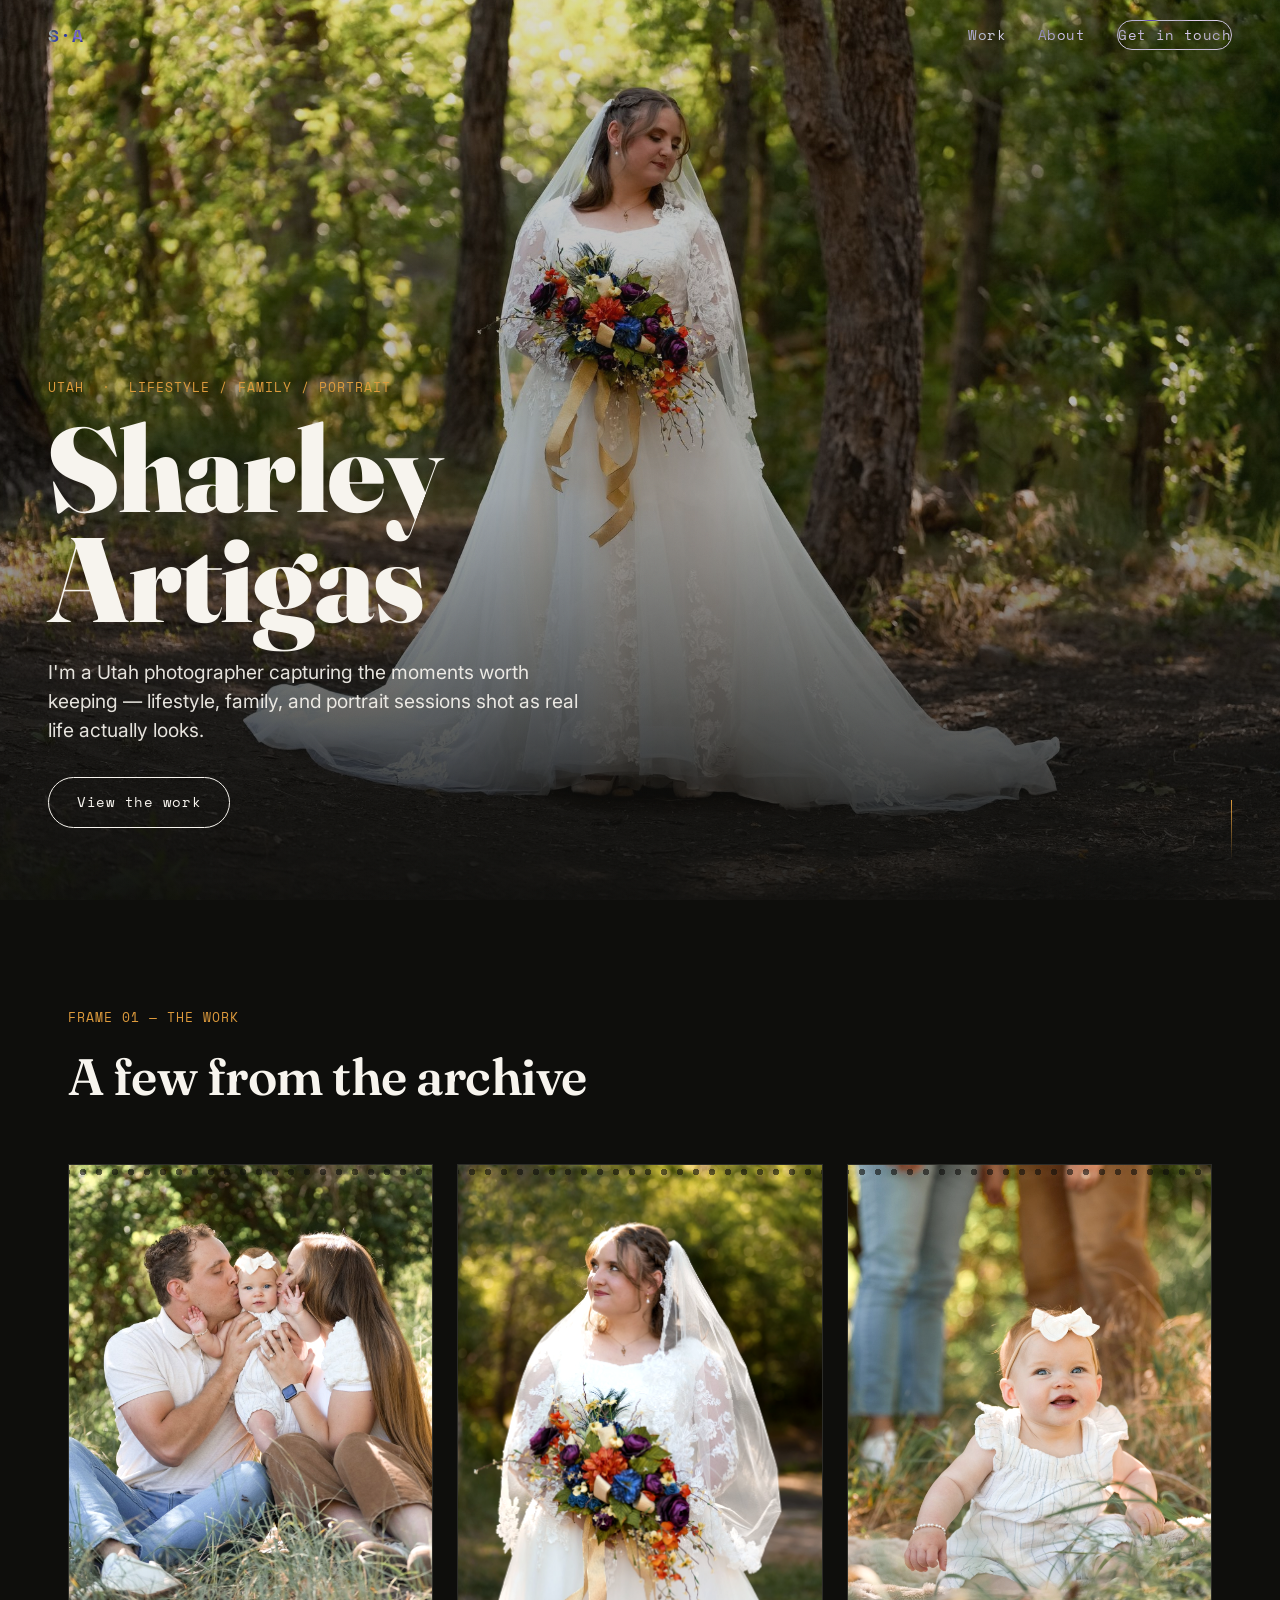
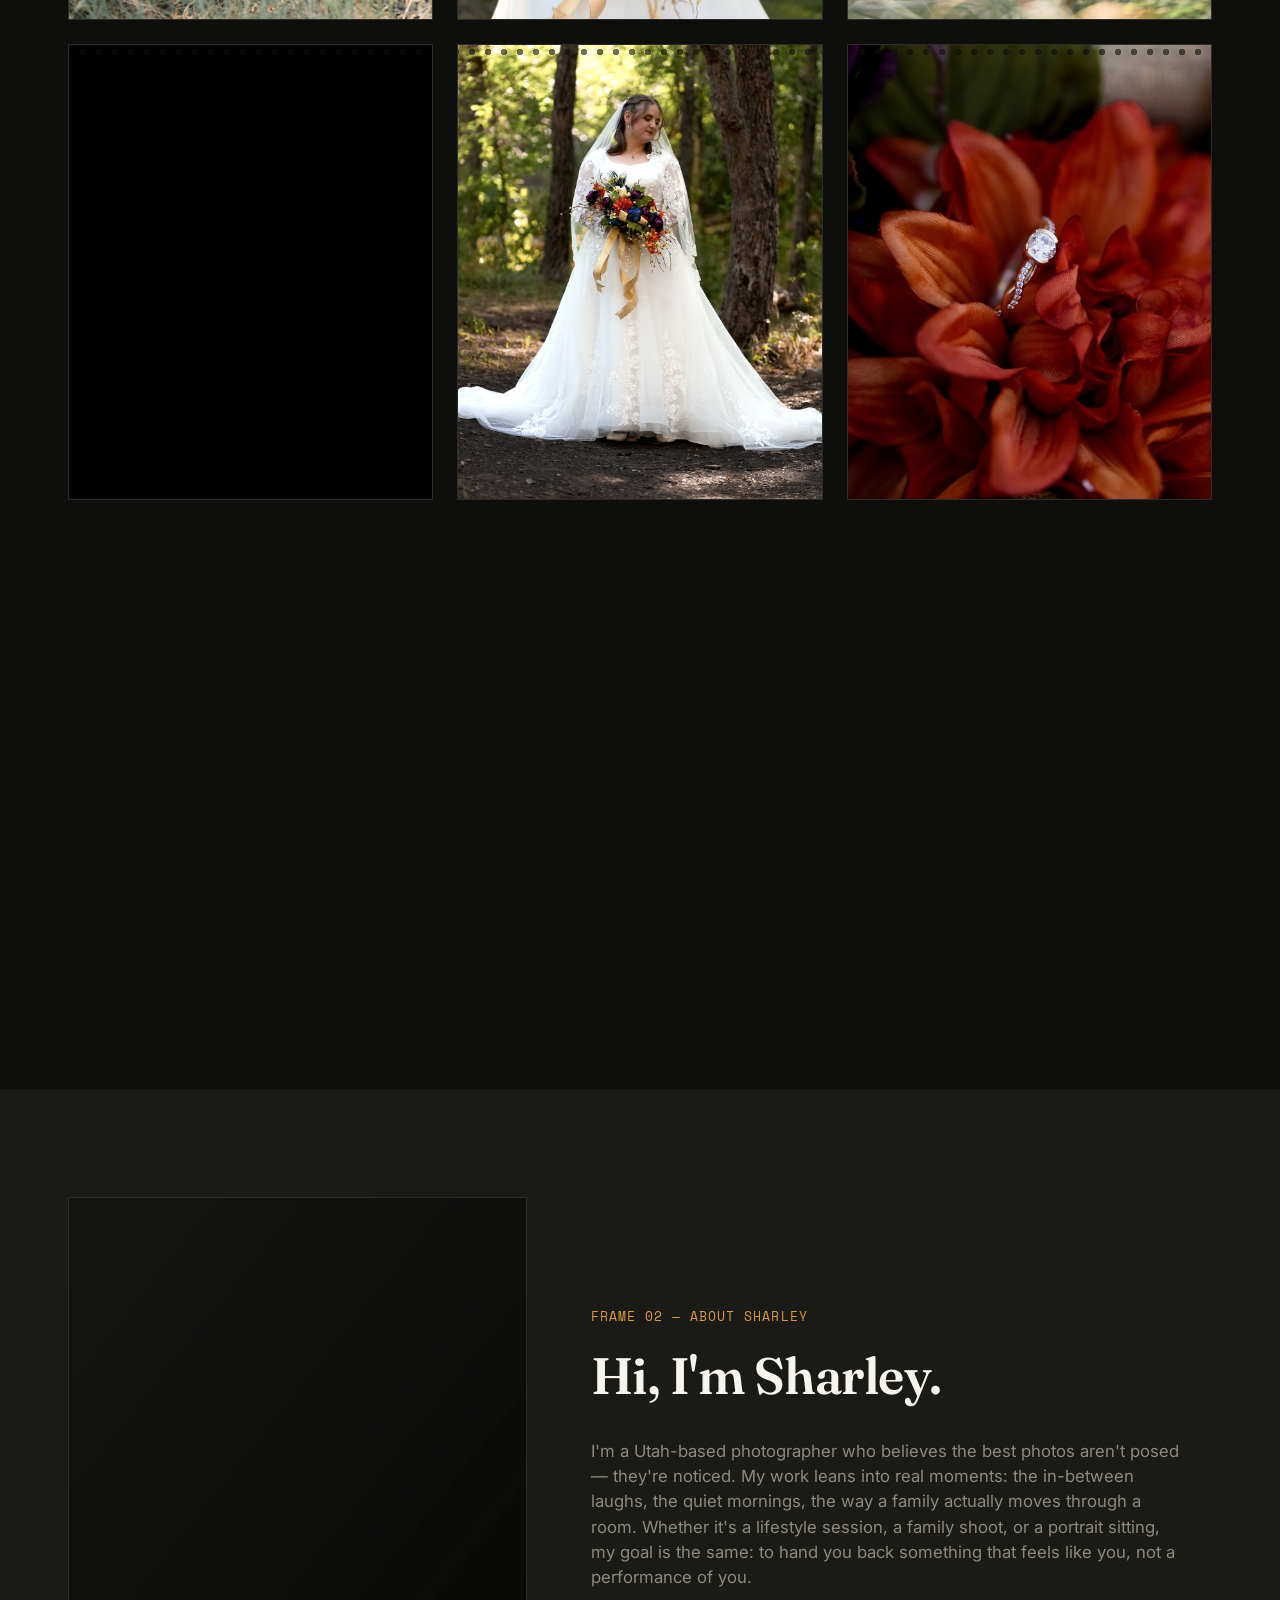
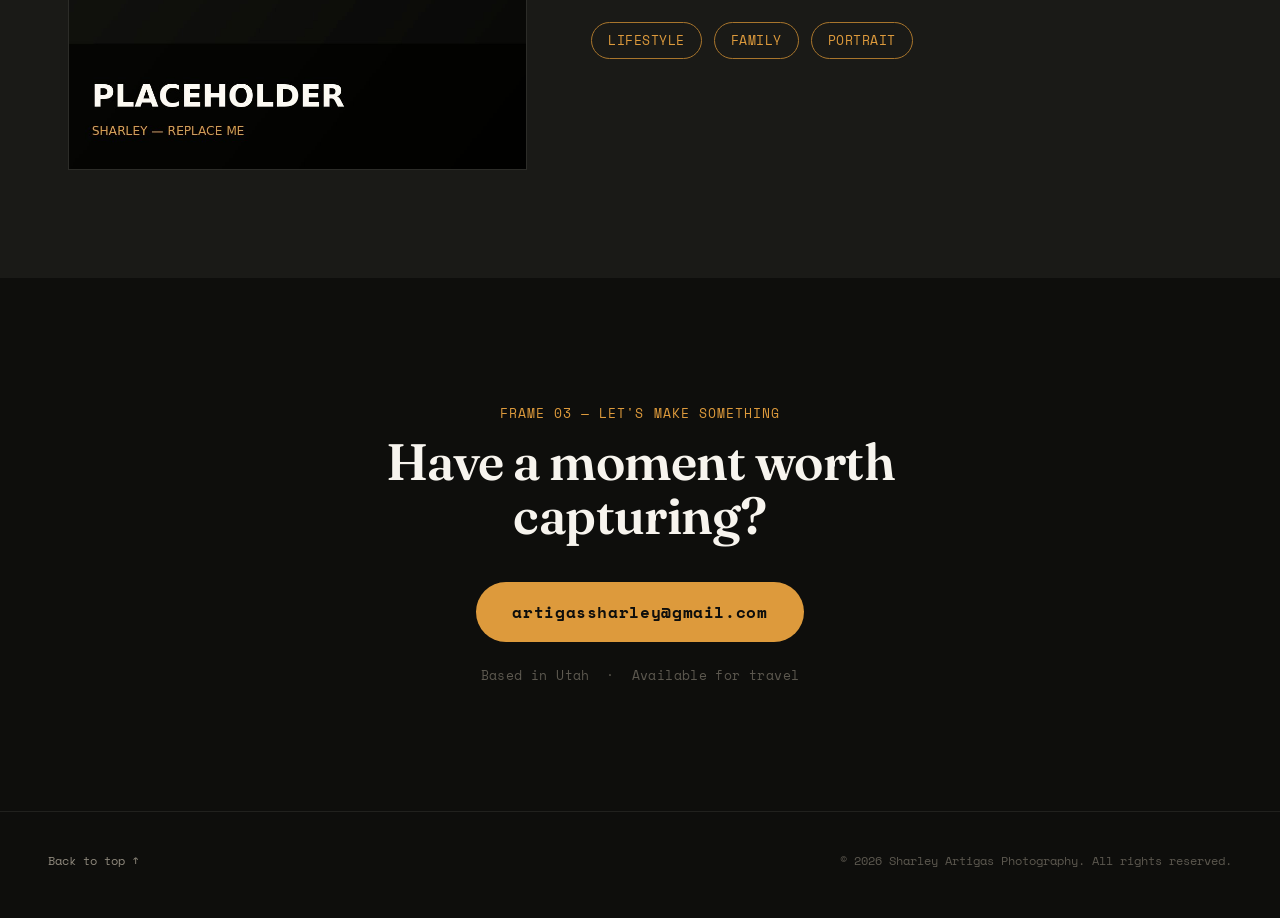
==== index.html @ 905c7398 "Add files via upload Initial site" ====
<!DOCTYPE html>
<html lang="en">
<head>
<meta charset="UTF-8">
<meta name="viewport" content="width=device-width, initial-scale=1.0">
<title>Sharley Artigas Photography — Utah Lifestyle, Family &amp; Portrait Photographer</title>
<meta name="description" content="Sharley Artigas is a Utah-based photographer capturing real, unscripted moments through lifestyle, family, and portrait photography.">

<meta property="og:title" content="Sharley Artigas Photography">
<meta property="og:description" content="Utah photographer preserving life's real moments — lifestyle, family &amp; portrait sessions.">
<meta property="og:image" content="images/hero.jpg">
<meta property="og:type" content="website">

<link rel="icon" href="data:,">
<link rel="preconnect" href="https://fonts.googleapis.com">
<link rel="preconnect" href="https://fonts.gstatic.com" crossorigin>
<link href="https://fonts.googleapis.com/css2?family=Fraunces:ital,opsz,wght@0,9..144,300;0,9..144,500;0,9..144,600;0,9..144,900;1,9..144,500&family=Inter:wght@400;500;600&family=Space+Mono:wght@400;700&display=swap" rel="stylesheet">
<link rel="stylesheet" href="css/styles.css">
</head>
<body>

<!-- Grain overlay -->
<div class="grain" aria-hidden="true"></div>

<!-- NAV -->
<header class="nav" id="nav">
  <a href="#top" class="nav__mark">S·A</a>
  <nav class="nav__links" id="navLinks">
    <a href="#work">Work</a>
    <a href="#about">About</a>
    <a href="#contact" class="nav__cta">Get in touch</a>
  </nav>
  <button class="nav__toggle" id="navToggle" aria-label="Toggle menu" aria-expanded="false">
    <span></span><span></span><span></span>
  </button>
</header>

<!-- HERO -->
<section class="hero" id="top">
  <div class="hero__media">
    <img src="images/hero.jpg" alt="Sharley Artigas photography — featured lifestyle session">
  </div>
  <div class="hero__scrim"></div>
  <div class="hero__content">
    <p class="eyebrow">Utah &nbsp;·&nbsp; Lifestyle / Family / Portrait</p>
    <h1 class="hero__name">Sharley<br>Artigas</h1>
    <p class="hero__tagline">
      I'm a Utah photographer capturing the moments worth keeping —
      lifestyle, family, and portrait sessions shot as real life actually looks.
    </p>
    <a href="#work" class="btn btn--ghost">View the work</a>
  </div>
  <a href="#work" class="scroll-cue" aria-label="Scroll to portfolio">
    <span></span>
  </a>
</section>

<!-- PORTFOLIO -->
<section class="section" id="work">
  <div class="section__head">
    <p class="frame-label">Frame 01 — The Work</p>
    <h2>A few from the archive</h2>
  </div>

  <div class="contact-sheet">

    <figure class="frame" data-cat="Lifestyle">
      <div class="frame__sprockets" aria-hidden="true"></div>
      <img src="images/01-lifestyle.jpg" alt="Lifestyle photography by Sharley Artigas" loading="lazy">
      <figcaption><span class="frame__no">01/09</span><span class="frame__cat">Lifestyle</span></figcaption>
    </figure>

    <figure class="frame" data-cat="Lifestyle">
      <div class="frame__sprockets" aria-hidden="true"></div>
      <img src="images/02-lifestyle.jpg" alt="Lifestyle photography by Sharley Artigas" loading="lazy">
      <figcaption><span class="frame__no">02/09</span><span class="frame__cat">Lifestyle</span></figcaption>
    </figure>

    <figure class="frame" data-cat="Lifestyle">
      <div class="frame__sprockets" aria-hidden="true"></div>
      <img src="images/03-lifestyle.jpg" alt="Lifestyle photography by Sharley Artigas" loading="lazy">
      <figcaption><span class="frame__no">03/09</span><span class="frame__cat">Lifestyle</span></figcaption>
    </figure>

    <figure class="frame" data-cat="Family">
      <div class="frame__sprockets" aria-hidden="true"></div>
      <img src="images/04-family.jpg" alt="Family photography by Sharley Artigas" loading="lazy">
      <figcaption><span class="frame__no">04/09</span><span class="frame__cat">Family</span></figcaption>
    </figure>

    <figure class="frame" data-cat="Family">
      <div class="frame__sprockets" aria-hidden="true"></div>
      <img src="images/05-family.jpg" alt="Family photography by Sharley Artigas" loading="lazy">
      <figcaption><span class="frame__no">05/09</span><span class="frame__cat">Family</span></figcaption>
    </figure>

    <figure class="frame" data-cat="Family">
      <div class="frame__sprockets" aria-hidden="true"></div>
      <img src="images/06-family.jpg" alt="Family photography by Sharley Artigas" loading="lazy">
      <figcaption><span class="frame__no">06/09</span><span class="frame__cat">Family</span></figcaption>
    </figure>

    <figure class="frame" data-cat="Portrait">
      <div class="frame__sprockets" aria-hidden="true"></div>
      <img src="images/07-portrait.jpg" alt="Portrait photography by Sharley Artigas" loading="lazy">
      <figcaption><span class="frame__no">07/09</span><span class="frame__cat">Portrait</span></figcaption>
    </figure>

    <figure class="frame" data-cat="Portrait">
      <div class="frame__sprockets" aria-hidden="true"></div>
      <img src="images/08-portrait.jpg" alt="Portrait photography by Sharley Artigas" loading="lazy">
      <figcaption><span class="frame__no">08/09</span><span class="frame__cat">Portrait</span></figcaption>
    </figure>

    <figure class="frame" data-cat="Portrait">
      <div class="frame__sprockets" aria-hidden="true"></div>
      <img src="images/09-portrait.jpg" alt="Portrait photography by Sharley Artigas" loading="lazy">
      <figcaption><span class="frame__no">09/09</span><span class="frame__cat">Portrait</span></figcaption>
    </figure>

  </div>
</section>

<!-- ABOUT -->
<section class="section section--about" id="about">
  <div class="about">
    <div class="about__media">
      <img src="images/about.jpg" alt="Sharley Artigas, photographer">
    </div>
    <div class="about__content">
      <p class="frame-label">Frame 02 — About Sharley</p>
      <h2>Hi, I'm Sharley.</h2>
      <p class="about__text">
        I'm a Utah-based photographer who believes the best photos aren't posed — they're
        noticed. My work leans into real moments: the in-between laughs, the quiet mornings,
        the way a family actually moves through a room. Whether it's a lifestyle session, a
        family shoot, or a portrait sitting, my goal is the same: to hand you back something
        that feels like you, not a performance of you.
      </p>
      <ul class="specialties">
        <li>Lifestyle</li>
        <li>Family</li>
        <li>Portrait</li>
      </ul>
    </div>
  </div>
</section>

<!-- CONTACT -->
<section class="section section--contact" id="contact">
  <p class="frame-label frame-label--center">Frame 03 — Let's Make Something</p>
  <h2 class="contact__headline">Have a moment worth<br>capturing?</h2>
  <a href="mailto:artigassharley@gmail.com?subject=Photography%20Inquiry" class="btn btn--solid">
    artigassharley@gmail.com
  </a>
  <p class="contact__note">Based in Utah &nbsp;·&nbsp; Available for travel</p>
</section>

<footer class="footer">
  <a href="#top" class="footer__back">Back to top ↑</a>
  <p>&copy; <span id="year"></span> Sharley Artigas Photography. All rights reserved.</p>
</footer>

<!-- LIGHTBOX -->
<div class="lightbox" id="lightbox" role="dialog" aria-modal="true" aria-hidden="true">
  <button class="lightbox__close" id="lightboxClose" aria-label="Close">&times;</button>
  <img id="lightboxImg" src="" alt="">
  <p class="lightbox__cat" id="lightboxCat"></p>
</div>

<script src="js/main.js"></script>
</body>
</html>
---- css/styles.css ----
/* ============================================
   SHARLEY ARTIGAS PHOTOGRAPHY — DESIGN TOKENS
   ============================================ */
:root {
  --ink: #0e0e0c;
  --charcoal: #1a1a17;
  --charcoal-2: #232320;
  --paper: #f7f4ee;
  --amber: #dd9a3c;
  --amber-dim: #a8752c;
  --stone: #8f897d;
  --stone-dim: #5c584f;

  --font-display: 'Fraunces', serif;
  --font-body: 'Inter', sans-serif;
  --font-mono: 'Space Mono', monospace;

  --container: 1240px;
  --gutter: clamp(1.25rem, 4vw, 3rem);

  --ease: cubic-bezier(0.16, 1, 0.3, 1);
}

* { box-sizing: border-box; margin: 0; padding: 0; }

html { scroll-behavior: smooth; }

@media (prefers-reduced-motion: reduce) {
  html { scroll-behavior: auto; }
  *, *::before, *::after {
    animation-duration: 0.001ms !important;
    animation-iteration-count: 1 !important;
    transition-duration: 0.001ms !important;
    scroll-behavior: auto !important;
  }
}

body {
  background: var(--ink);
  color: var(--paper);
  font-family: var(--font-body);
  line-height: 1.5;
  -webkit-font-smoothing: antialiased;
}

img { max-width: 100%; display: block; }

a { color: inherit; text-decoration: none; }

:focus-visible {
  outline: 2px solid var(--amber);
  outline-offset: 3px;
}

/* Subtle film grain overlay across the whole page */
.grain {
  position: fixed;
  inset: 0;
  pointer-events: none;
  z-index: 999;
  opacity: 0.035;
  mix-blend-mode: overlay;
  background-image: url("data:image/svg+xml,%3Csvg xmlns='http://www.w3.org/2000/svg' width='120' height='120'%3E%3Cfilter id='n'%3E%3CfeTurbulence type='fractalNoise' baseFrequency='0.9' numOctaves='2' stitchTiles='stitch'/%3E%3C/filter%3E%3Crect width='100%25' height='100%25' filter='url(%23n)'/%3E%3C/svg%3E");
}

/* ============================================
   NAV
   ============================================ */
.nav {
  position: fixed;
  top: 0; left: 0; right: 0;
  z-index: 100;
  display: flex;
  align-items: center;
  justify-content: space-between;
  padding: 1.25rem var(--gutter);
  mix-blend-mode: difference;
}

.nav__mark {
  font-family: var(--font-mono);
  font-weight: 700;
  font-size: 1.1rem;
  letter-spacing: 0.05em;
}

.nav__links {
  display: flex;
  align-items: center;
  gap: 2rem;
  font-family: var(--font-mono);
  font-size: 0.85rem;
  letter-spacing: 0.03em;
}

.nav__links a {
  position: relative;
  padding: 0.25rem 0;
}

.nav__links a:not(.nav__cta)::after {
  content: '';
  position: absolute;
  left: 0; bottom: 0;
  width: 0; height: 1px;
  background: currentColor;
  transition: width 0.3s var(--ease);
}

.nav__links a:not(.nav__cta):hover::after { width: 100%; }

.nav__cta {
  border: 1px solid var(--paper);
  padding: 0.5rem 1rem;
  border-radius: 999px;
}

.nav__toggle {
  display: none;
  background: none;
  border: none;
  cursor: pointer;
  flex-direction: column;
  gap: 5px;
  padding: 0.5rem;
}

.nav__toggle span {
  width: 22px;
  height: 2px;
  background: var(--paper);
  display: block;
}

/* ============================================
   HERO
   ============================================ */
.hero {
  position: relative;
  height: 100svh;
  min-height: 560px;
  display: flex;
  align-items: flex-end;
  overflow: hidden;
}

.hero__media {
  position: absolute;
  inset: 0;
}

.hero__media img {
  width: 100%;
  height: 100%;
  object-fit: cover;
  transform: scale(1.03);
}

.hero__scrim {
  position: absolute;
  inset: 0;
  background: linear-gradient(180deg, rgba(14,14,12,0.15) 0%, rgba(14,14,12,0.35) 55%, rgba(14,14,12,0.92) 100%);
}

.hero__content {
  position: relative;
  z-index: 2;
  padding: 0 var(--gutter) clamp(3rem, 8vh, 6rem);
  max-width: 780px;
}

.eyebrow {
  font-family: var(--font-mono);
  font-size: 0.8rem;
  letter-spacing: 0.08em;
  text-transform: uppercase;
  color: var(--amber);
  margin-bottom: 1rem;
}

.hero__name {
  font-family: var(--font-display);
  font-weight: 900;
  font-size: clamp(3.2rem, 10vw, 7.5rem);
  line-height: 0.92;
  letter-spacing: -0.01em;
  margin-bottom: 1.5rem;
}

.hero__tagline {
  font-size: clamp(1rem, 1.6vw, 1.2rem);
  color: var(--paper);
  max-width: 46ch;
  margin-bottom: 2rem;
  opacity: 0.92;
}

.scroll-cue {
  position: absolute;
  right: var(--gutter);
  bottom: 2.5rem;
  z-index: 2;
  width: 1px;
  height: 60px;
}

.scroll-cue span {
  display: block;
  width: 1px;
  height: 100%;
  background: linear-gradient(180deg, var(--amber), transparent);
  animation: cue 2s var(--ease) infinite;
  transform-origin: top;
}

@keyframes cue {
  0% { transform: scaleY(0); }
  50% { transform: scaleY(1); }
  100% { transform: scaleY(0); transform-origin: bottom; }
}

/* ============================================
   BUTTONS
   ============================================ */
.btn {
  display: inline-block;
  font-family: var(--font-mono);
  font-size: 0.85rem;
  letter-spacing: 0.04em;
  padding: 0.9rem 1.75rem;
  border-radius: 999px;
  transition: all 0.3s var(--ease);
}

.btn--ghost {
  border: 1px solid var(--paper);
  color: var(--paper);
}

.btn--ghost:hover {
  background: var(--paper);
  color: var(--ink);
}

.btn--solid {
  background: var(--amber);
  color: var(--ink);
  font-weight: 700;
  font-size: 1rem;
  padding: 1.1rem 2.25rem;
}

.btn--solid:hover {
  background: var(--paper);
  transform: translateY(-2px);
}

/* ============================================
   SECTIONS (shared)
   ============================================ */
.section {
  padding: clamp(5rem, 12vh, 8rem) var(--gutter);
  max-width: var(--container);
  margin: 0 auto;
}

.section__head {
  margin-bottom: 3rem;
}

.frame-label {
  font-family: var(--font-mono);
  font-size: 0.8rem;
  letter-spacing: 0.08em;
  text-transform: uppercase;
  color: var(--amber);
  margin-bottom: 0.75rem;
}

.frame-label--center { text-align: center; }

.section h2 {
  font-family: var(--font-display);
  font-weight: 600;
  font-size: clamp(2rem, 4.5vw, 3.2rem);
  letter-spacing: -0.01em;
}

/* ============================================
   PORTFOLIO — CONTACT SHEET
   ============================================ */
.contact-sheet {
  display: grid;
  grid-template-columns: repeat(3, 1fr);
  gap: clamp(0.75rem, 2vw, 1.5rem);
}

.frame {
  position: relative;
  overflow: hidden;
  background: var(--charcoal);
  border: 1px solid rgba(247,244,238,0.08);
  cursor: pointer;
}

.frame img {
  width: 100%;
  height: 100%;
  aspect-ratio: 4 / 5;
  object-fit: cover;
  transition: transform 0.6s var(--ease), filter 0.6s var(--ease);
  filter: grayscale(0.15) contrast(1.05);
}

.frame:hover img {
  transform: scale(1.06);
  filter: grayscale(0) contrast(1.1);
}

.frame__sprockets {
  position: absolute;
  top: 0; left: 0; right: 0;
  height: 14px;
  z-index: 2;
  background-image: radial-gradient(circle, rgba(14,14,12,0.85) 3px, transparent 3px);
  background-size: 16px 14px;
  background-position: 6px center;
  opacity: 0.7;
}

.frame figcaption {
  position: absolute;
  left: 0; right: 0; bottom: 0;
  z-index: 2;
  display: flex;
  justify-content: space-between;
  align-items: center;
  padding: 0.75rem 1rem;
  font-family: var(--font-mono);
  font-size: 0.72rem;
  letter-spacing: 0.04em;
  color: var(--paper);
  background: linear-gradient(0deg, rgba(14,14,12,0.85), transparent);
  opacity: 0;
  transform: translateY(6px);
  transition: all 0.35s var(--ease);
}

.frame:hover figcaption {
  opacity: 1;
  transform: translateY(0);
}

.frame__cat {
  color: var(--amber);
  text-transform: uppercase;
}

@media (max-width: 780px) {
  .contact-sheet { grid-template-columns: repeat(2, 1fr); }
}

@media (max-width: 480px) {
  .contact-sheet { grid-template-columns: 1fr; }
  .frame figcaption { opacity: 1; transform: none; }
}

/* ============================================
   ABOUT
   ============================================ */
.section--about {
  background: var(--charcoal);
  max-width: none;
  padding-left: 0;
  padding-right: 0;
}

.about {
  max-width: var(--container);
  margin: 0 auto;
  display: grid;
  grid-template-columns: 0.85fr 1.15fr;
  gap: clamp(2rem, 5vw, 5rem);
  align-items: center;
  padding: 0 var(--gutter);
}

.about__media {
  border: 1px solid rgba(247,244,238,0.08);
}

.about__media img {
  width: 100%;
  aspect-ratio: 4/5;
  object-fit: cover;
  filter: grayscale(0.1) contrast(1.05);
}

.about__text {
  margin: 1.5rem 0 2rem;
  font-size: 1.05rem;
  color: var(--stone);
  max-width: 54ch;
}

.specialties {
  display: flex;
  flex-wrap: wrap;
  gap: 0.75rem;
  list-style: none;
}

.specialties li {
  font-family: var(--font-mono);
  font-size: 0.8rem;
  letter-spacing: 0.04em;
  text-transform: uppercase;
  border: 1px solid var(--amber-dim);
  color: var(--amber);
  padding: 0.5rem 1rem;
  border-radius: 999px;
}

@media (max-width: 780px) {
  .about { grid-template-columns: 1fr; }
}

/* ============================================
   CONTACT
   ============================================ */
.section--contact {
  text-align: center;
  padding-top: clamp(5rem, 14vh, 9rem);
  padding-bottom: clamp(5rem, 14vh, 9rem);
}

.contact__headline {
  margin-bottom: 2.5rem;
  line-height: 1.05;
}

.contact__note {
  margin-top: 1.5rem;
  font-family: var(--font-mono);
  font-size: 0.8rem;
  color: var(--stone-dim);
  letter-spacing: 0.03em;
}

/* ============================================
   FOOTER
   ============================================ */
.footer {
  padding: 2.5rem var(--gutter) 3rem;
  display: flex;
  justify-content: space-between;
  align-items: center;
  font-family: var(--font-mono);
  font-size: 0.75rem;
  color: var(--stone-dim);
  border-top: 1px solid rgba(247,244,238,0.08);
}

.footer__back { color: var(--stone); }
.footer__back:hover { color: var(--amber); }

/* ============================================
   LIGHTBOX
   ============================================ */
.lightbox {
  position: fixed;
  inset: 0;
  z-index: 200;
  display: flex;
  flex-direction: column;
  align-items: center;
  justify-content: center;
  background: rgba(14,14,12,0.96);
  opacity: 0;
  visibility: hidden;
  transition: opacity 0.3s var(--ease);
  padding: 2rem;
}

.lightbox.is-open {
  opacity: 1;
  visibility: visible;
}

.lightbox img {
  max-width: min(90vw, 1100px);
  max-height: 80vh;
  object-fit: contain;
  border: 1px solid rgba(247,244,238,0.1);
}

.lightbox__cat {
  font-family: var(--font-mono);
  color: var(--amber);
  margin-top: 1rem;
  letter-spacing: 0.04em;
  text-transform: uppercase;
  font-size: 0.85rem;
}

.lightbox__close {
  position: absolute;
  top: 1.5rem;
  right: 1.5rem;
  background: none;
  border: none;
  color: var(--paper);
  font-size: 2.2rem;
  line-height: 1;
  cursor: pointer;
}

/* ============================================
   MOBILE NAV
   ============================================ */
@media (max-width: 720px) {
  .nav__toggle { display: flex; }

  .nav__links {
    position: fixed;
    top: 0; right: 0;
    height: 100vh;
    width: min(75vw, 320px);
    background: var(--ink);
    flex-direction: column;
    justify-content: center;
    align-items: flex-start;
    gap: 2rem;
    padding: 2rem var(--gutter);
    transform: translateX(100%);
    transition: transform 0.4s var(--ease);
    mix-blend-mode: normal;
    font-size: 1.1rem;
  }

  .nav__links.is-open { transform: translateX(0); }

  .nav { mix-blend-mode: normal; background: linear-gradient(180deg, rgba(14,14,12,0.6), transparent); }
}
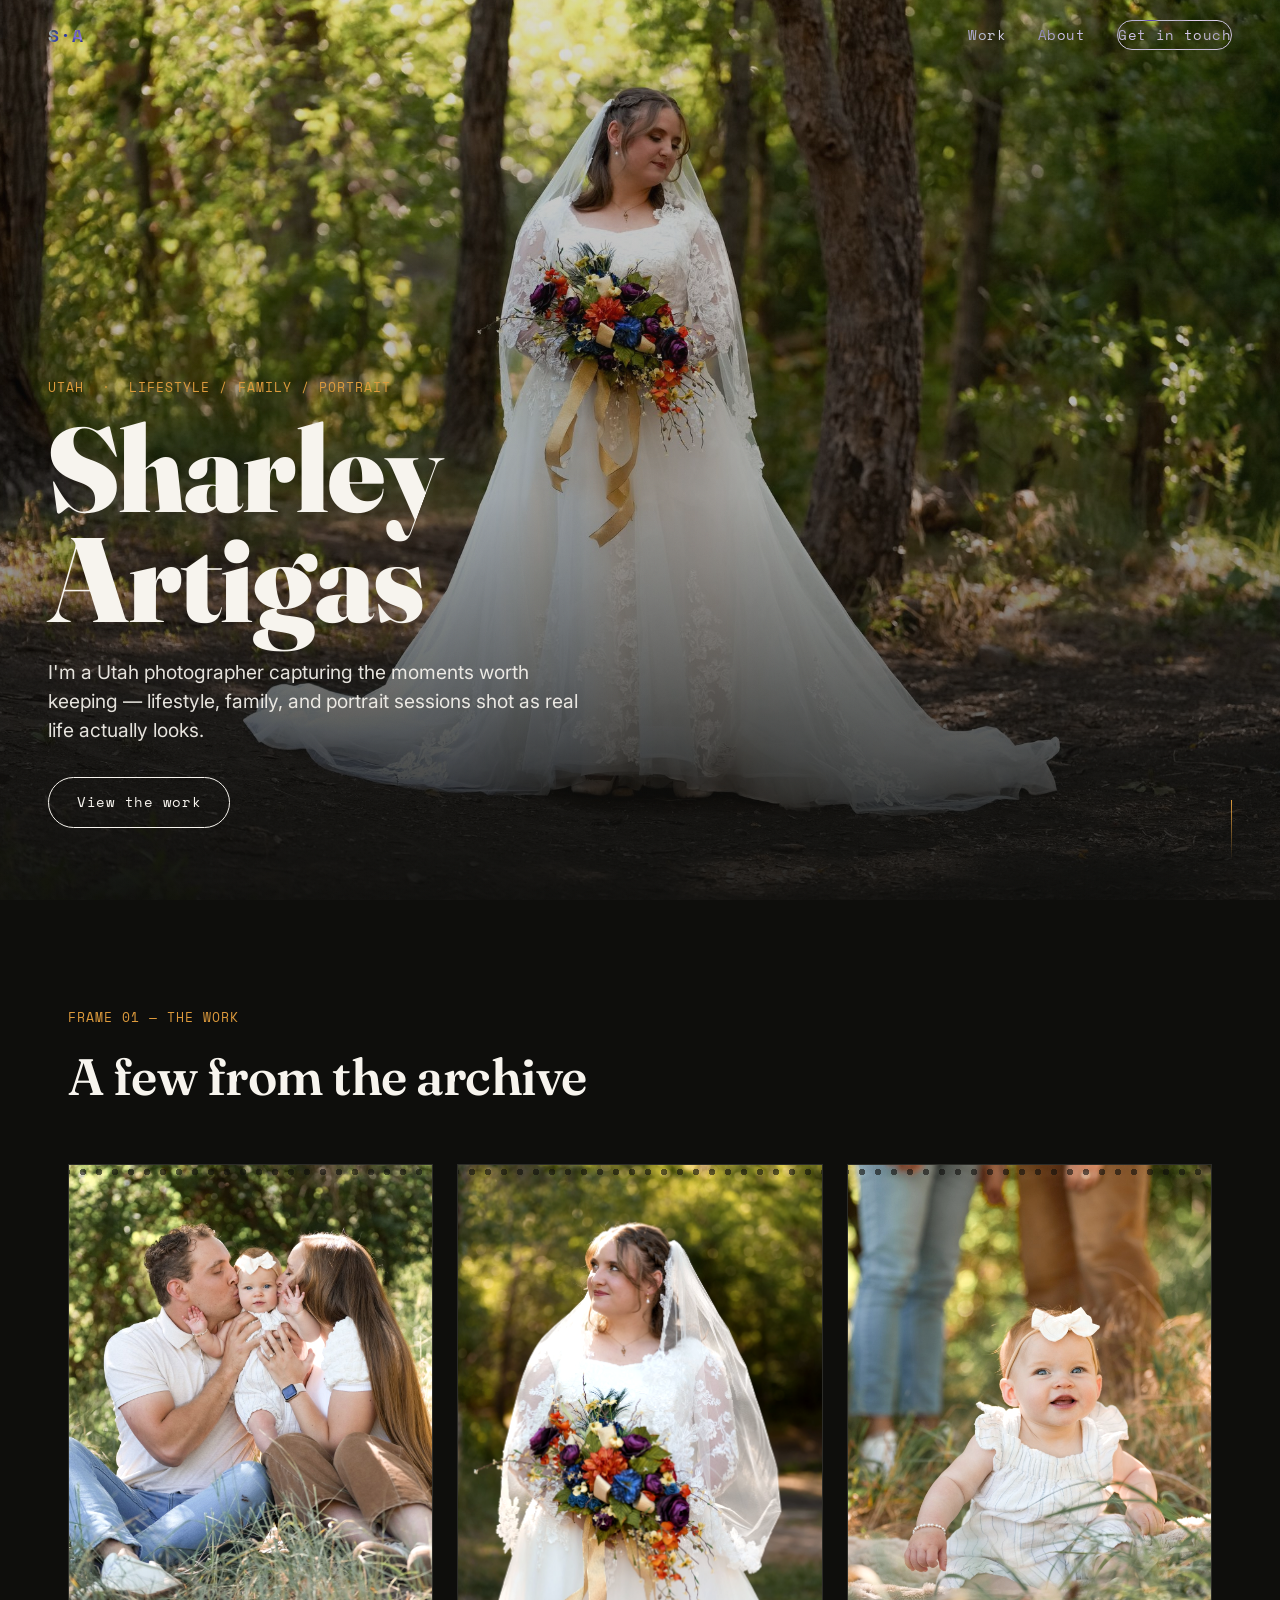
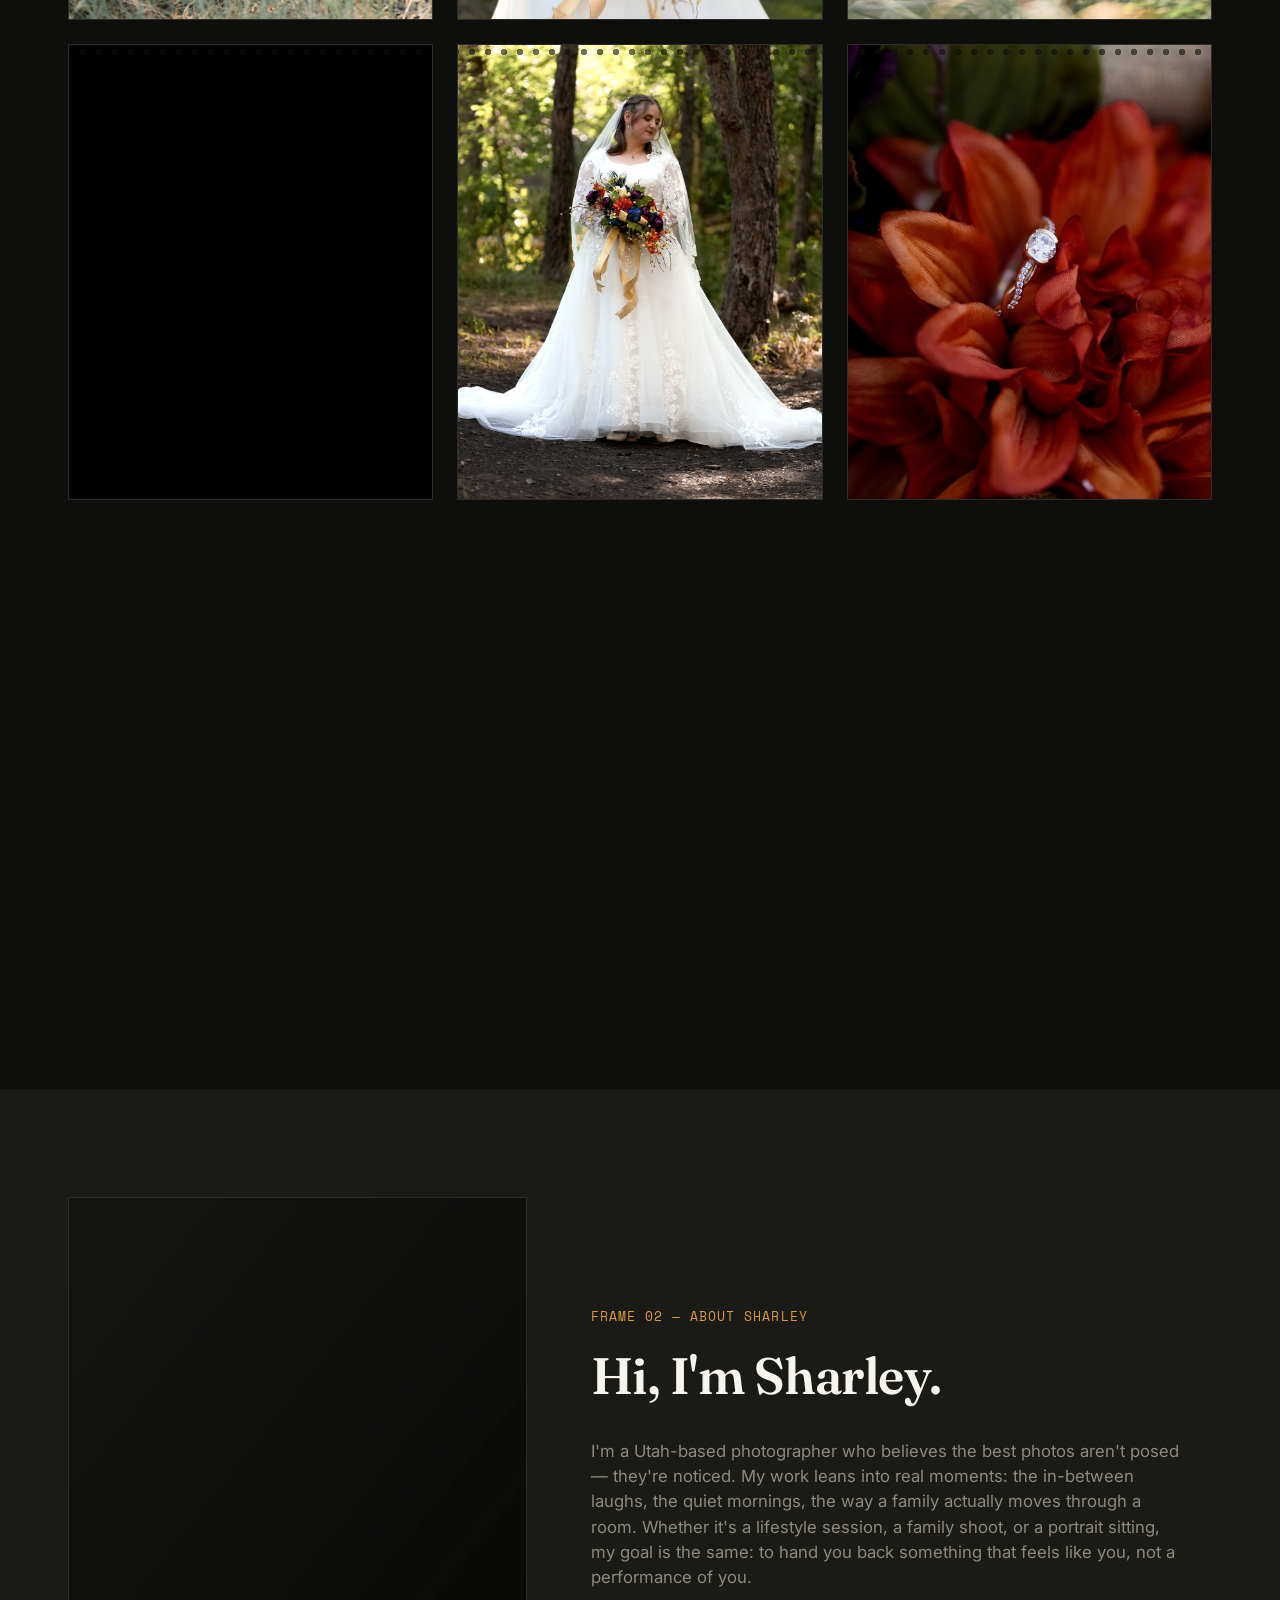
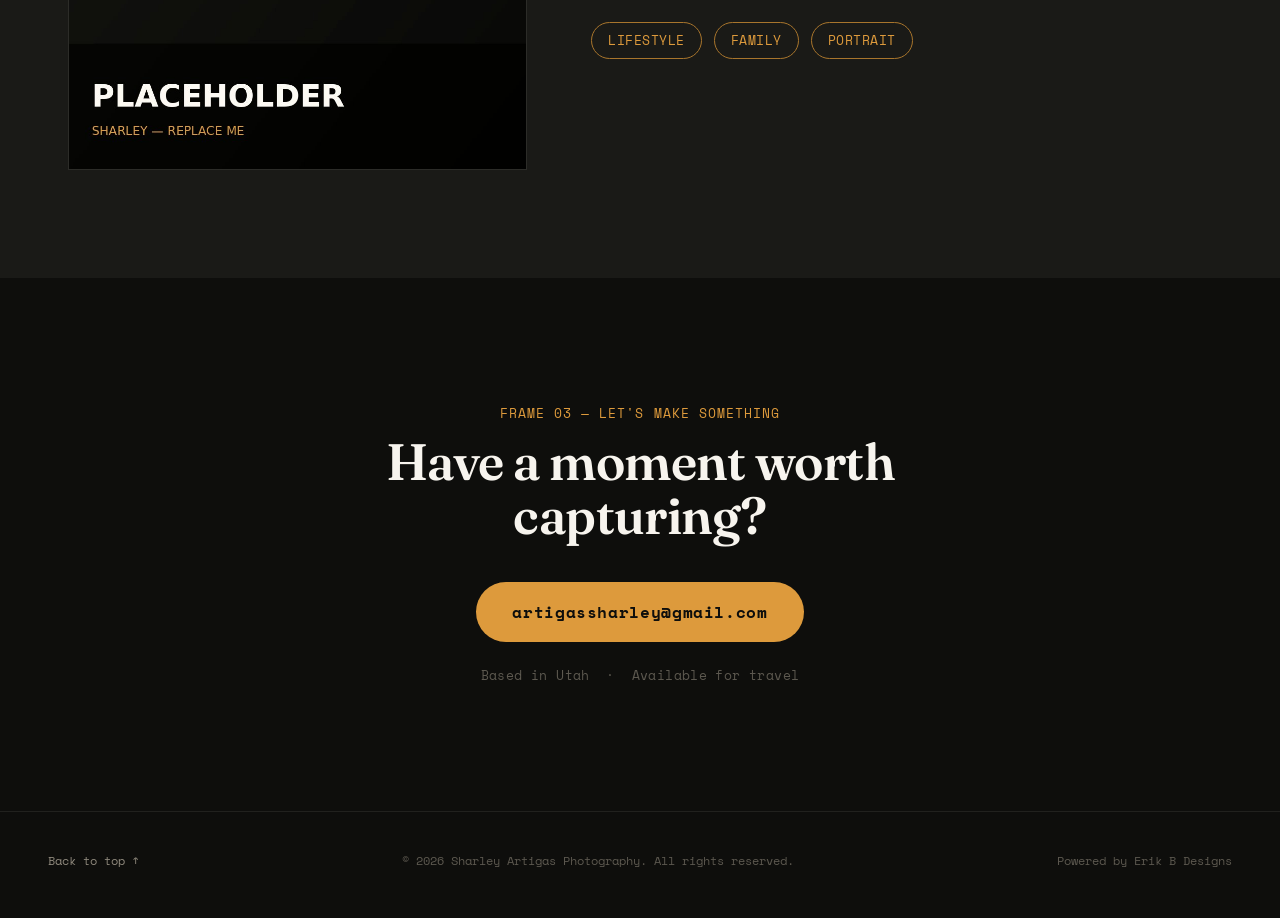
==== commit 2e8ff5e0: "Update index.html" ====
--- a/index.html
+++ b/index.html
@@ -159,6 +159,7 @@
 <footer class="footer">
   <a href="#top" class="footer__back">Back to top ↑</a>
   <p>&copy; <span id="year"></span> Sharley Artigas Photography. All rights reserved.</p>
+  <a href="https://erikbdesigns.com/" target="_blank" rel="noopener" class="footer__credit">Powered by Erik B Designs</a>
 </footer>
 
 <!-- LIGHTBOX -->
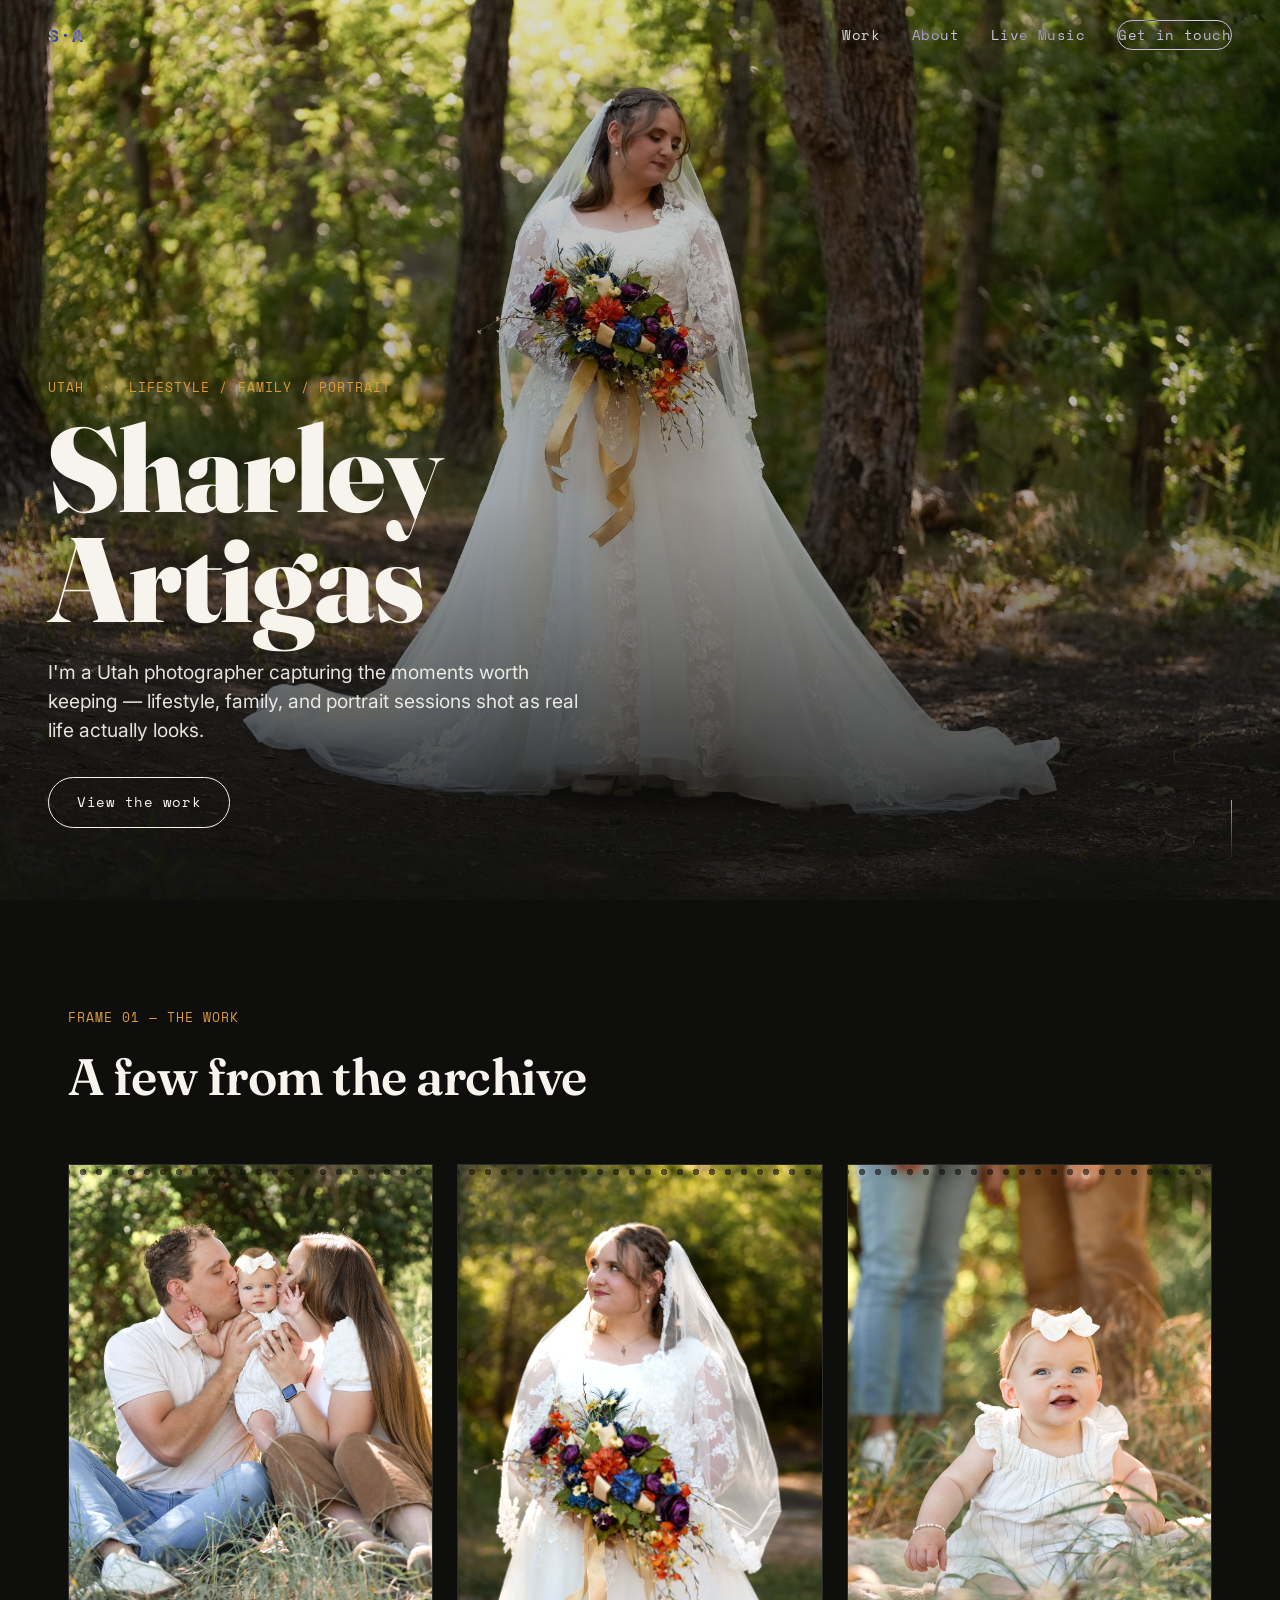
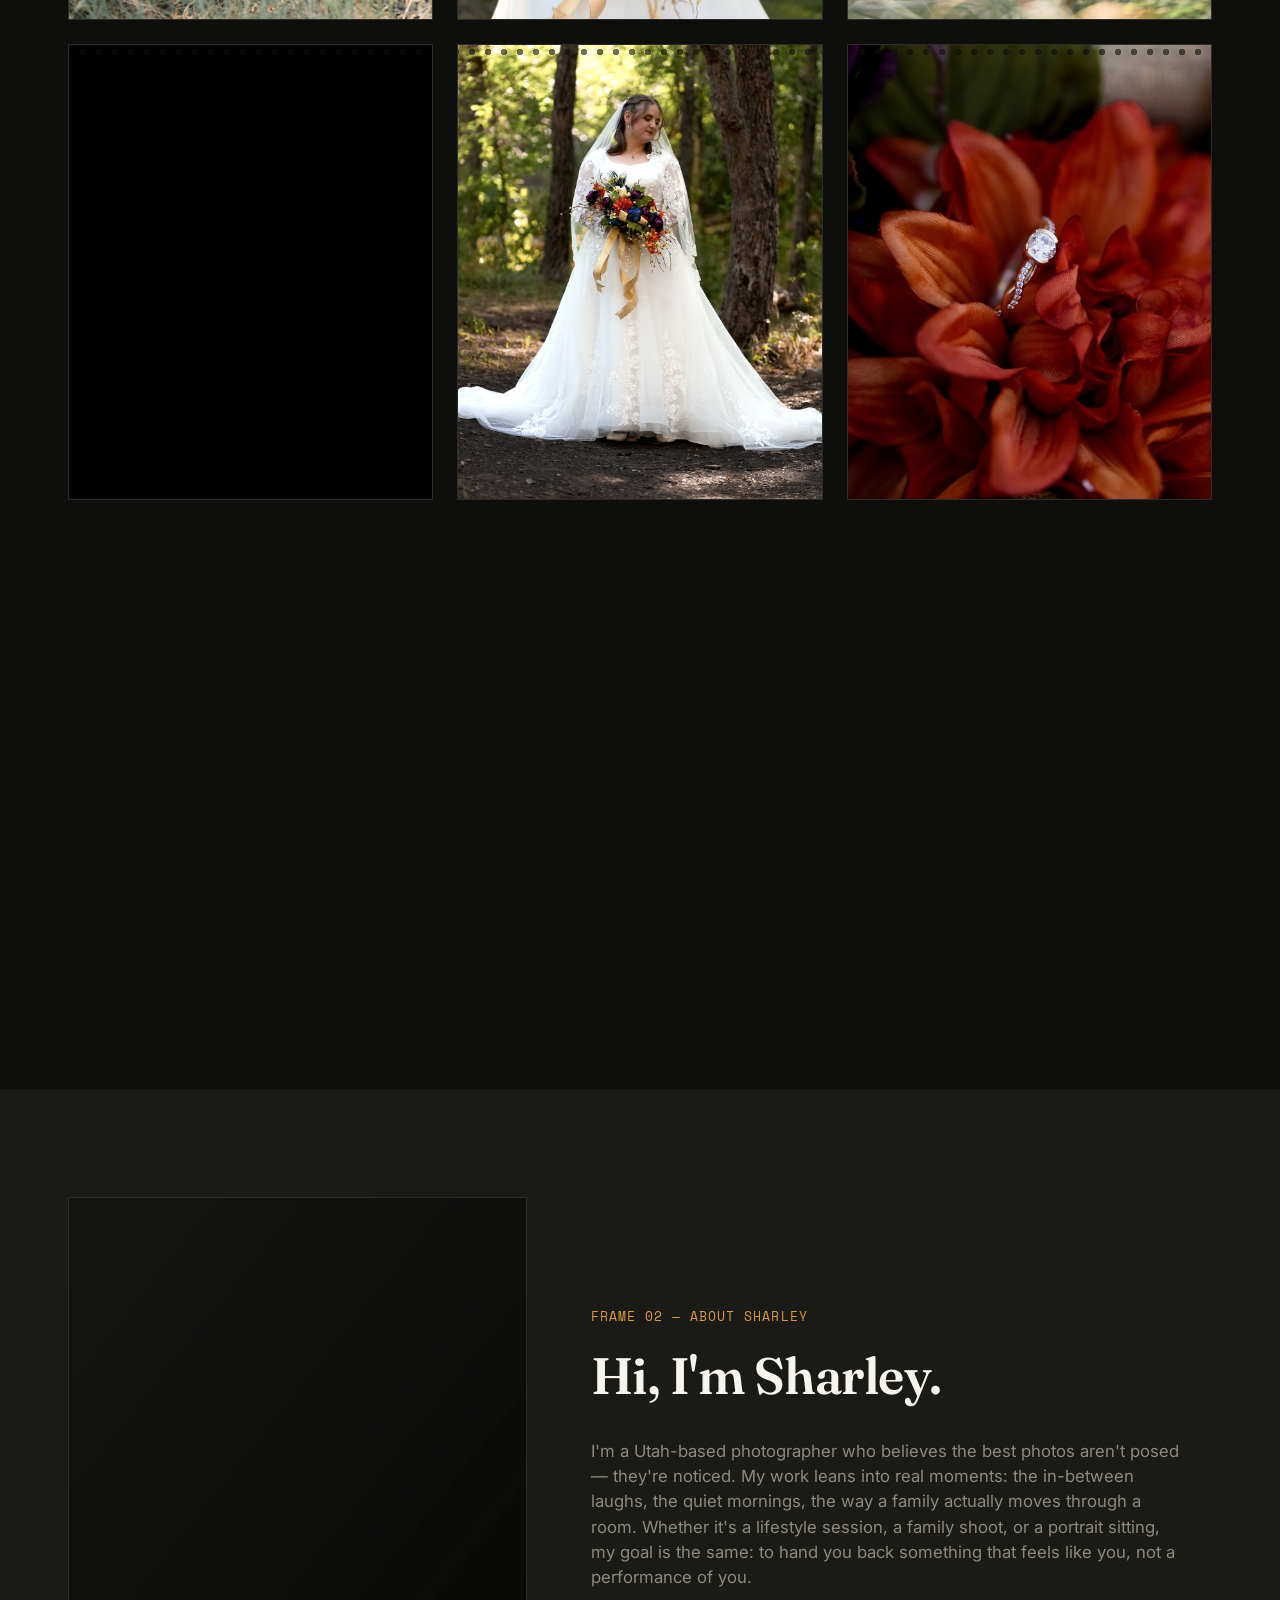
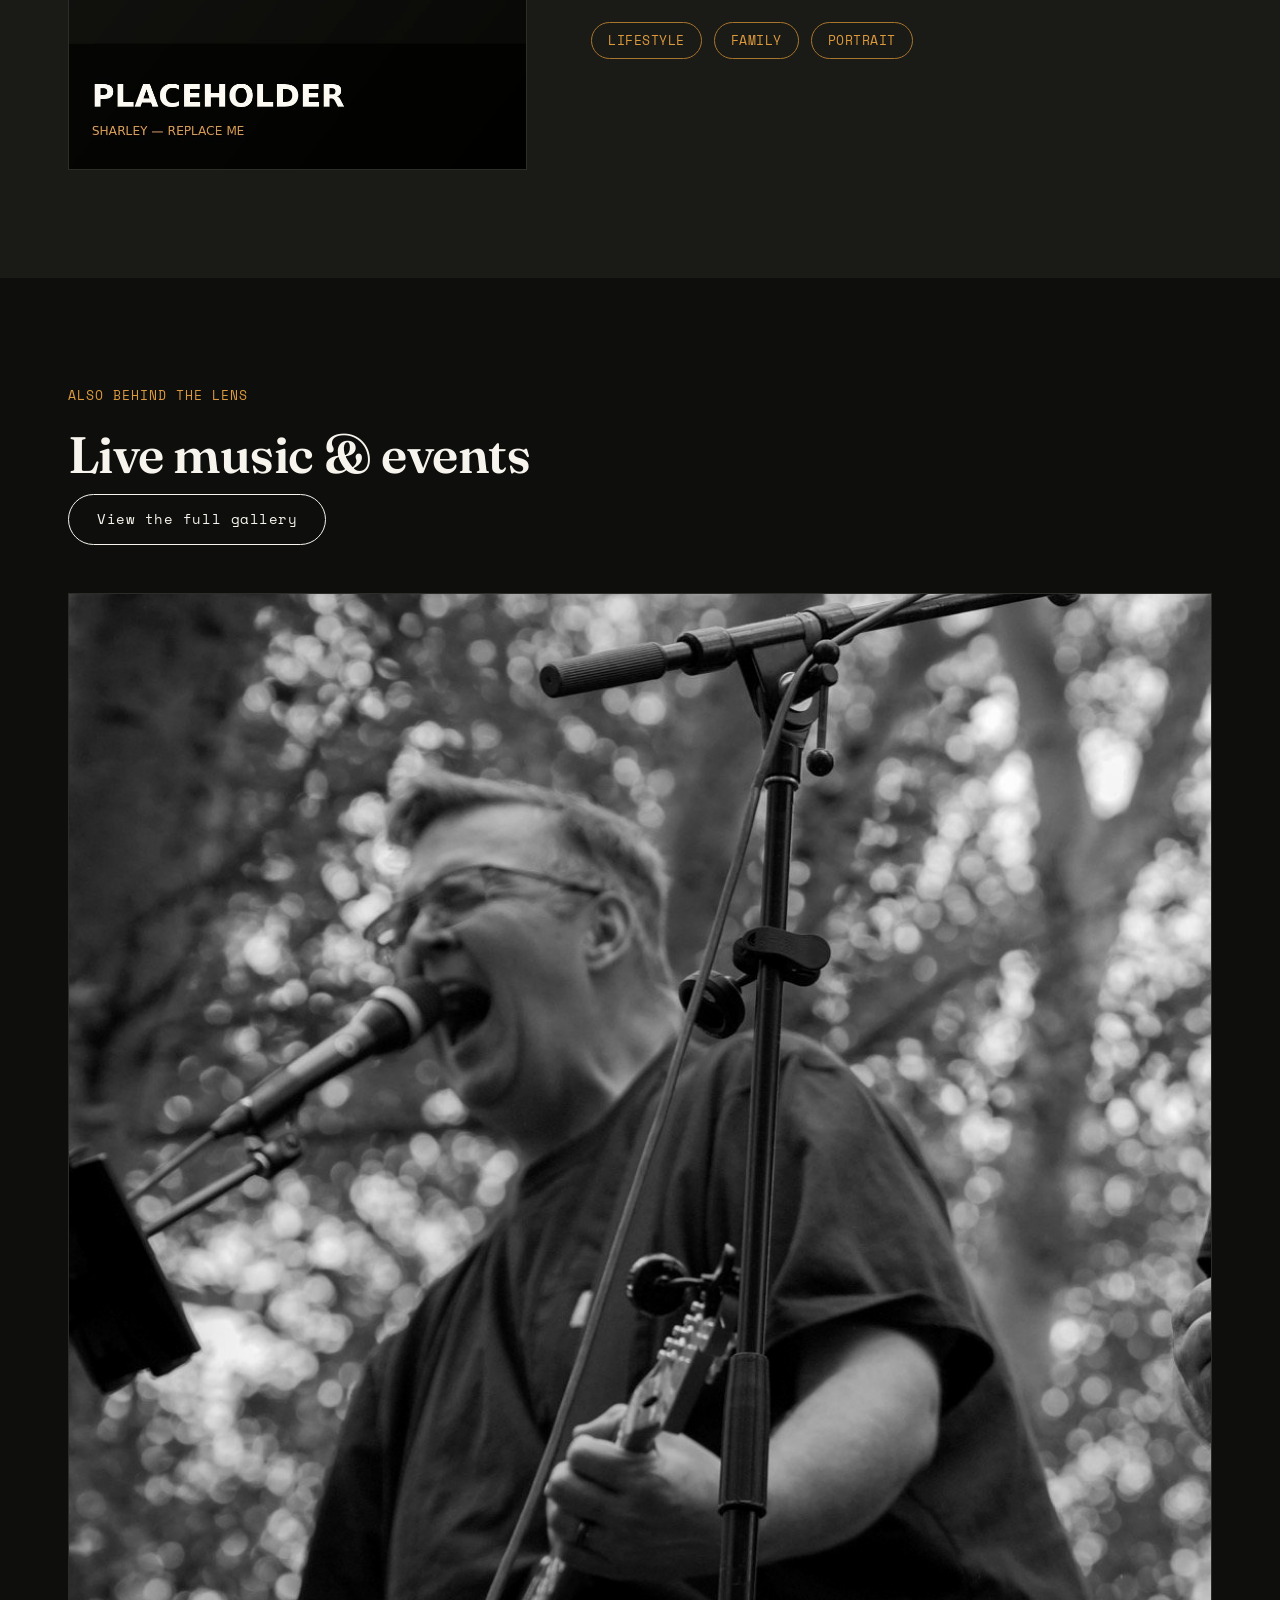
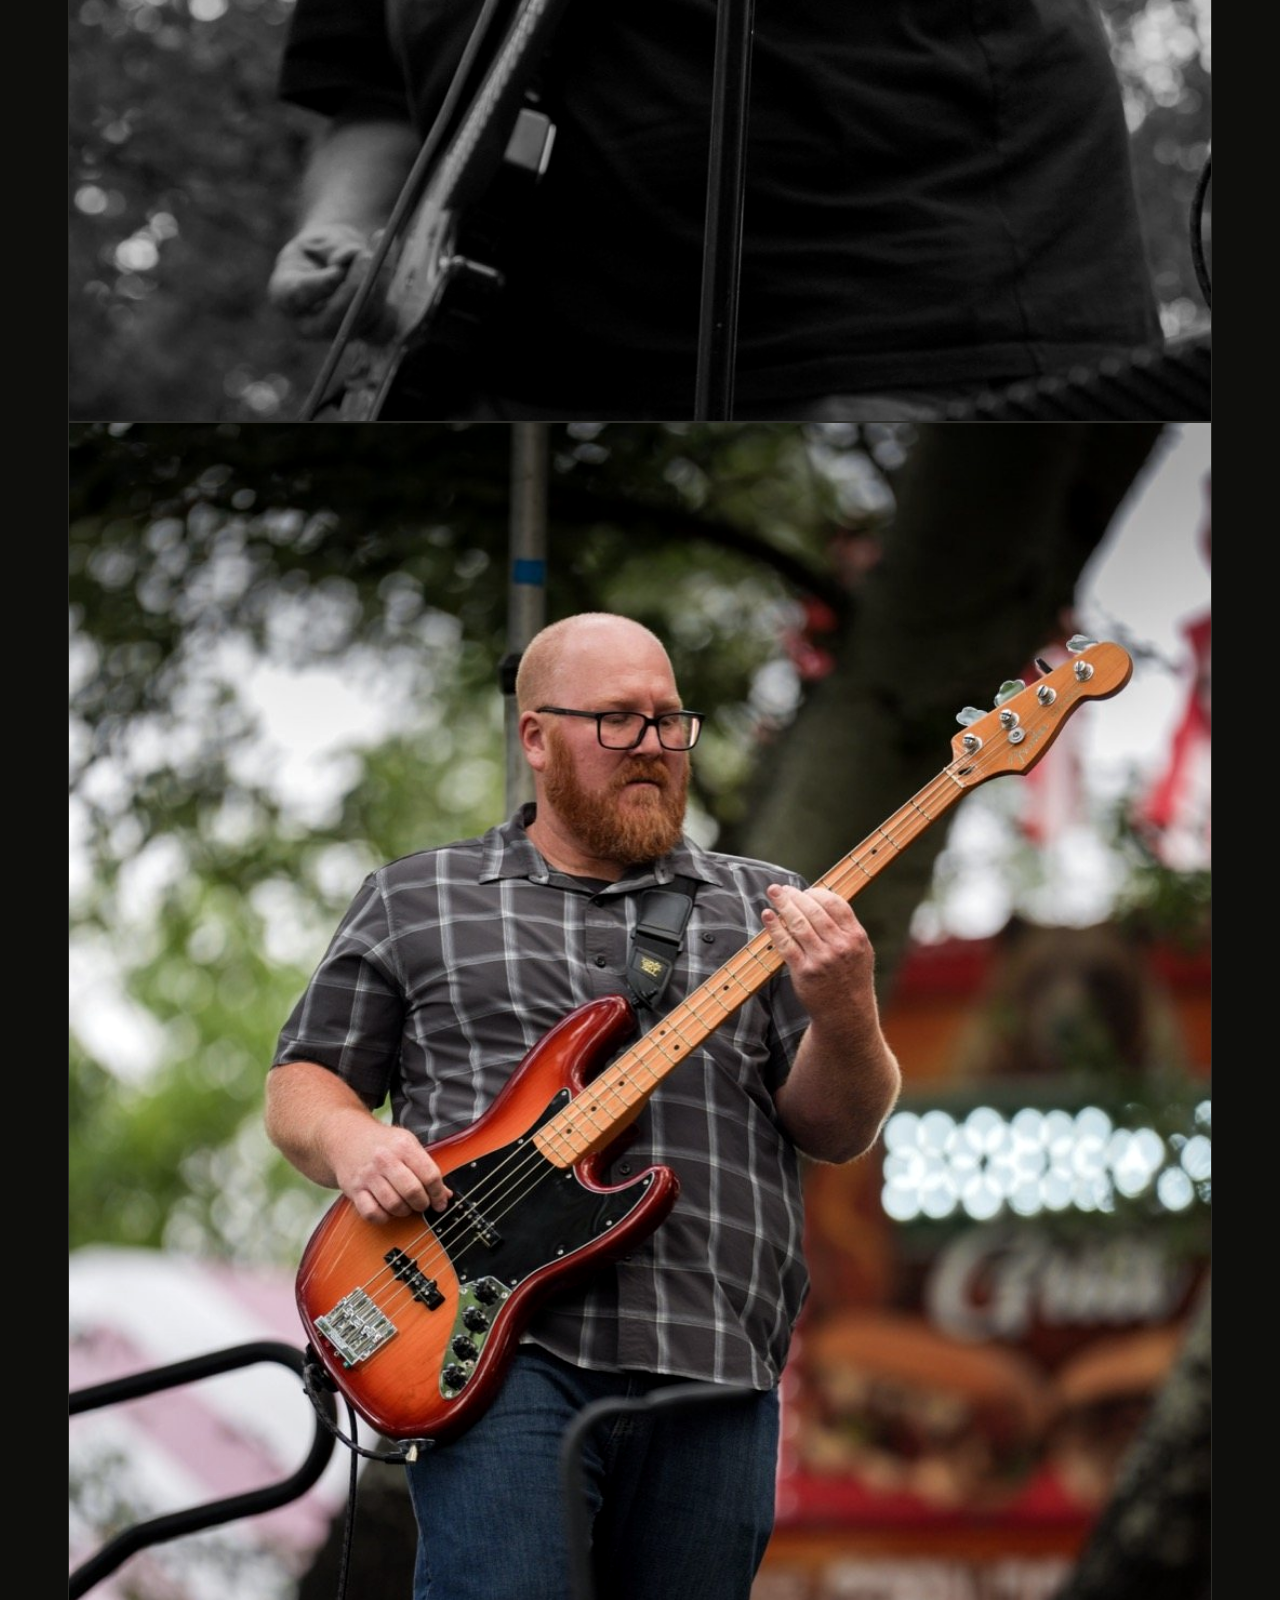
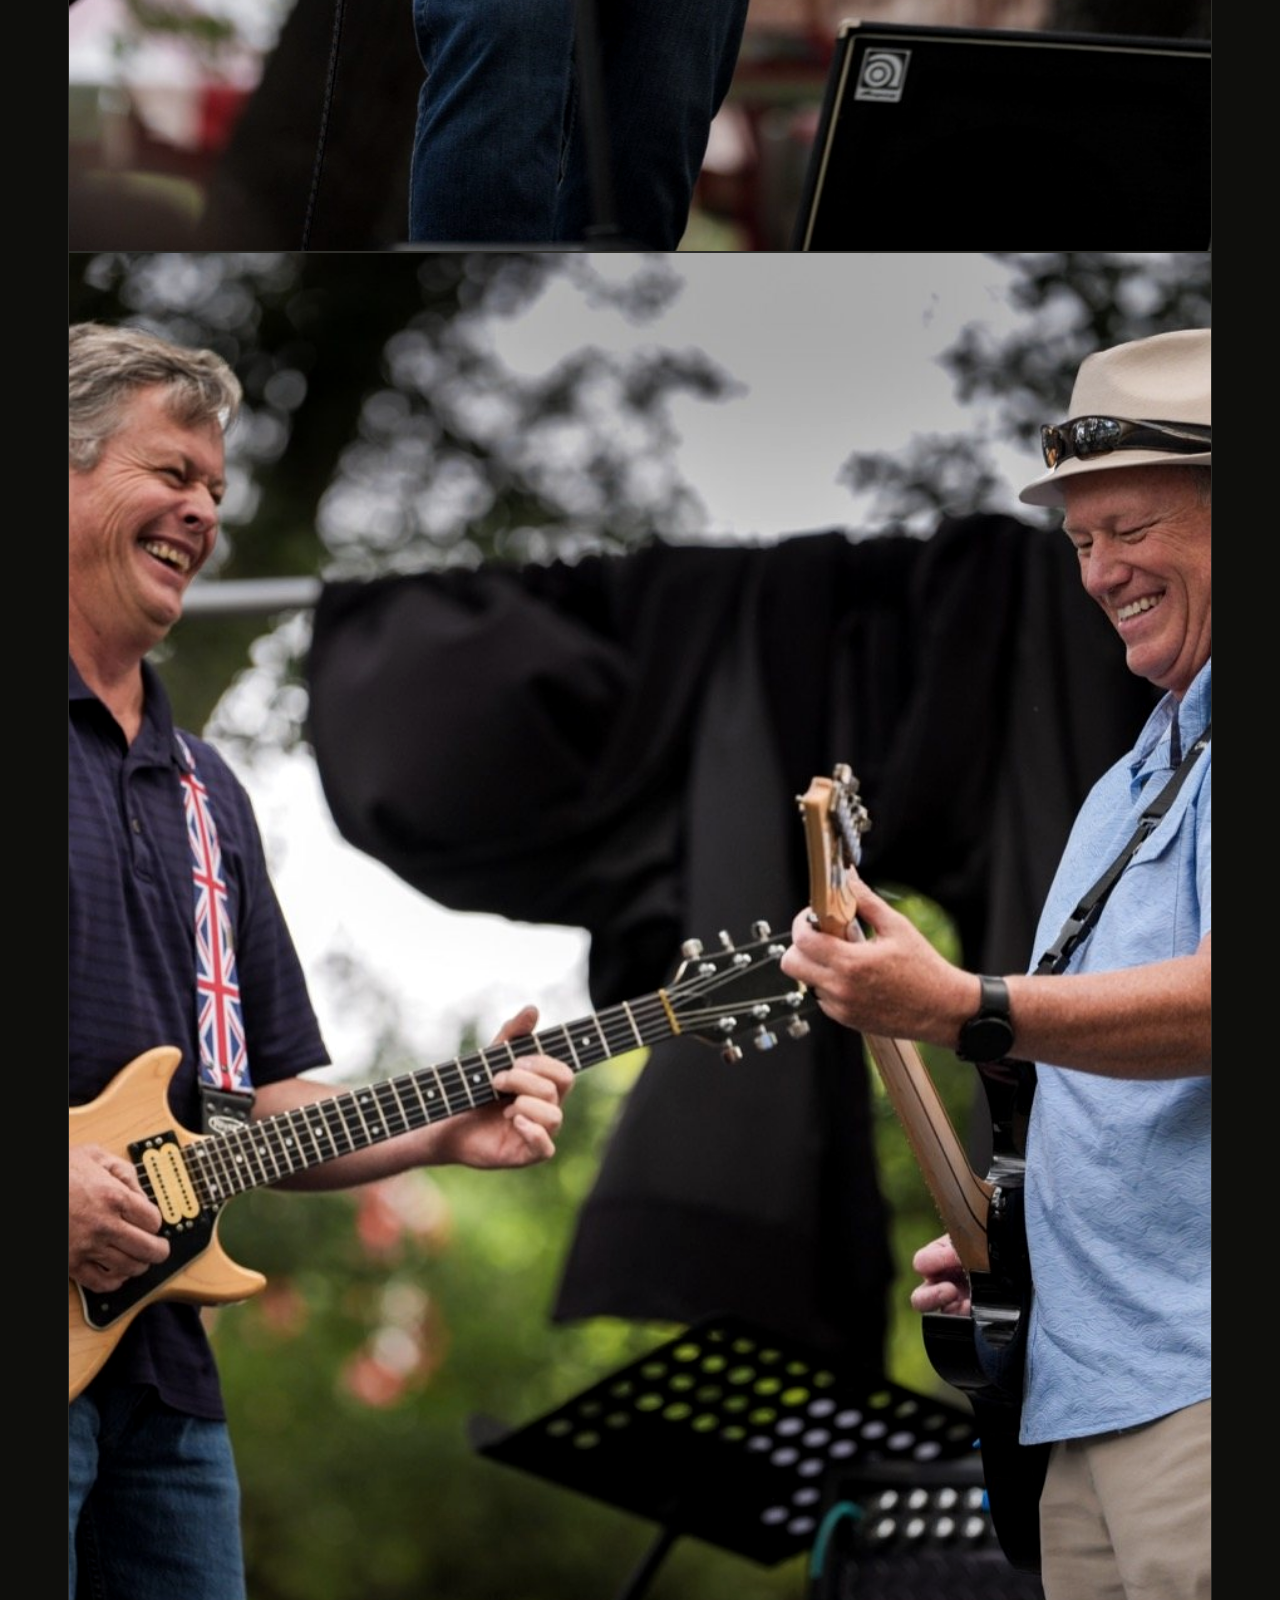
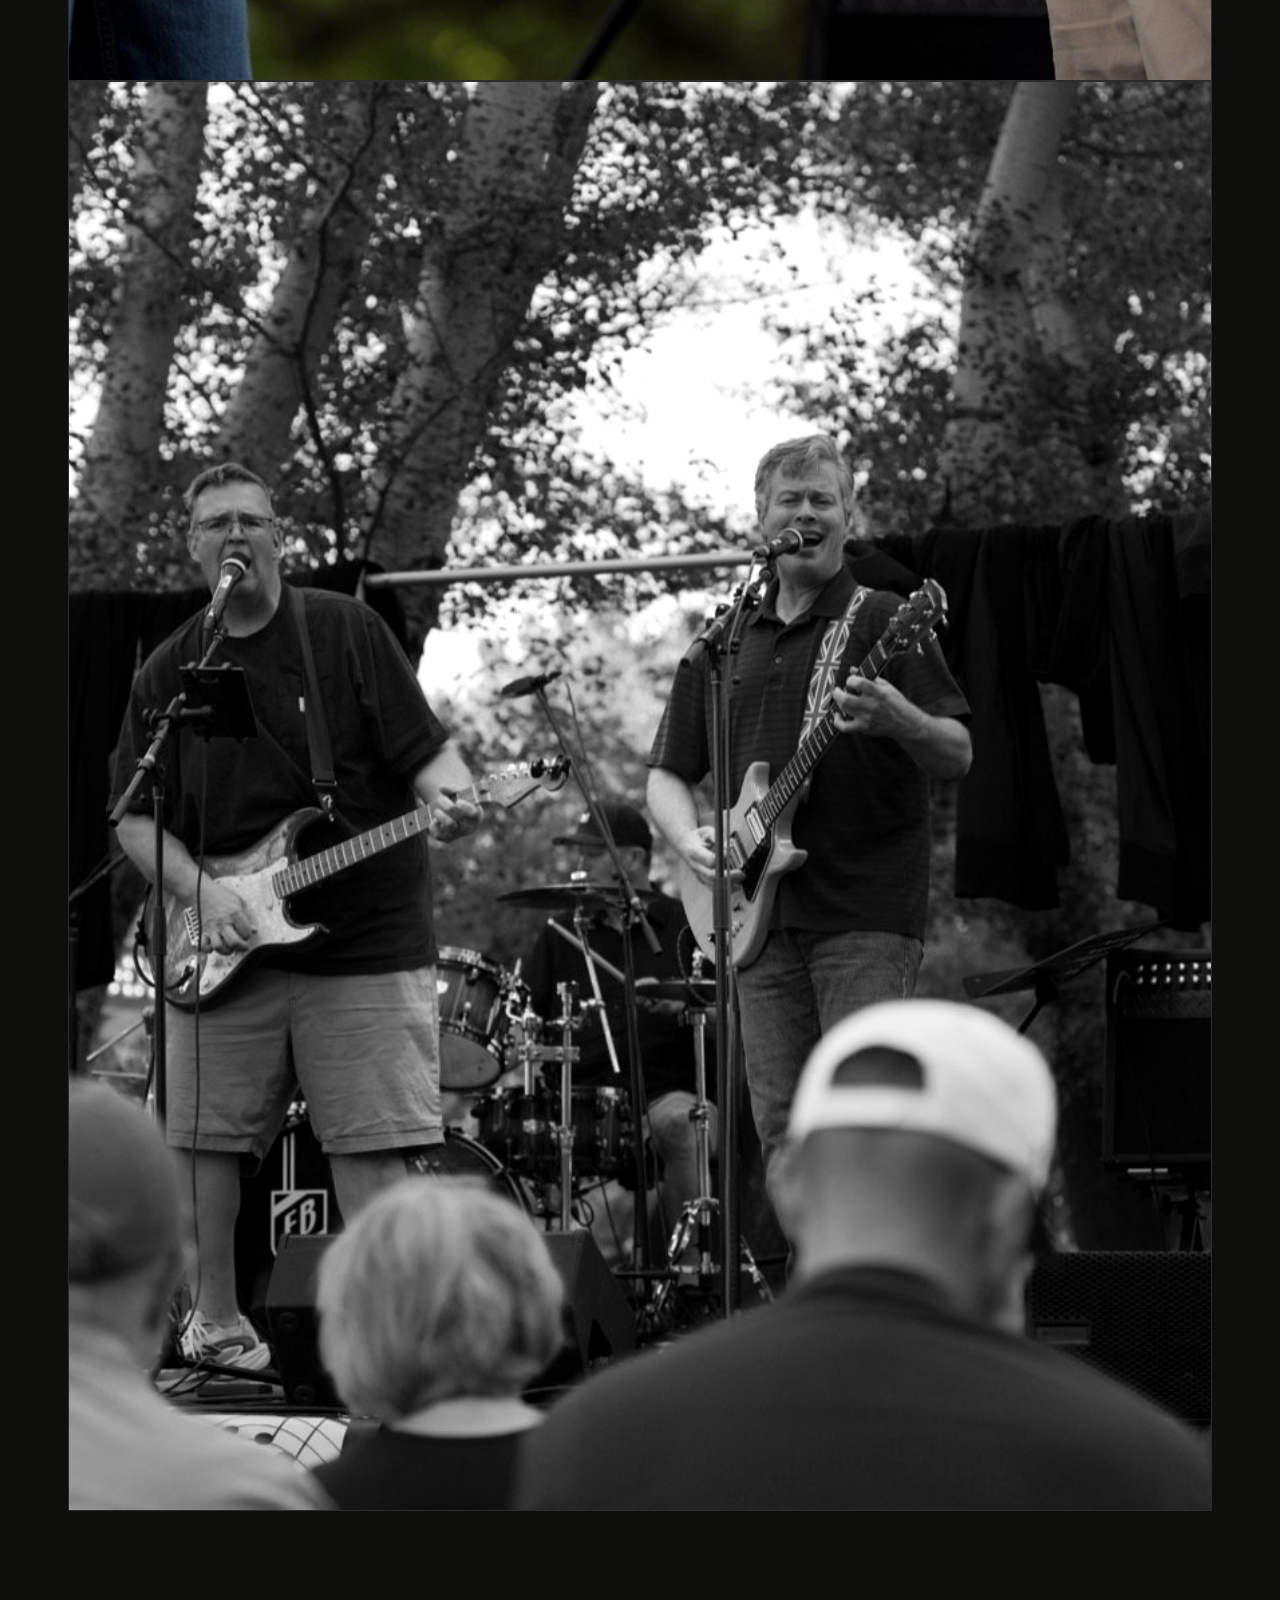
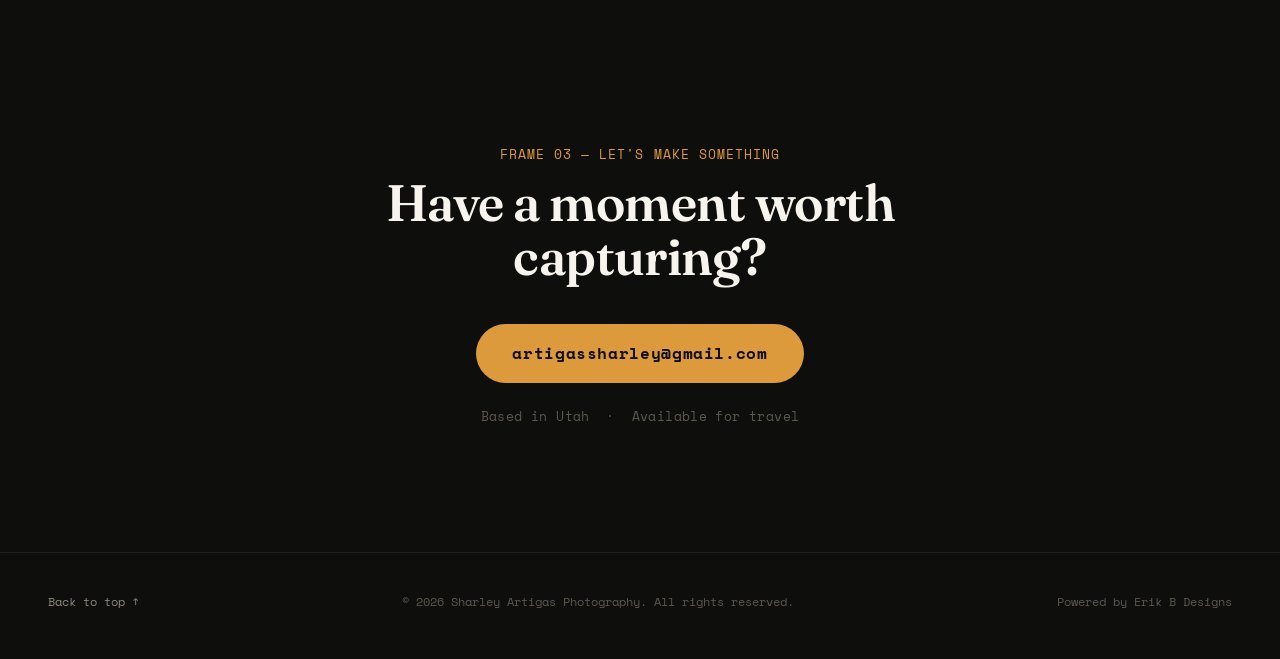
==== commit 0a116769: "Add files via upload" ====
--- a/index.html
+++ b/index.html
@@ -28,6 +28,7 @@
   <nav class="nav__links" id="navLinks">
     <a href="#work">Work</a>
     <a href="#about">About</a>
+    <a href="music.html">Live Music</a>
     <a href="#contact" class="nav__cta">Get in touch</a>
   </nav>
   <button class="nav__toggle" id="navToggle" aria-label="Toggle menu" aria-expanded="false">
@@ -146,6 +147,32 @@
   </div>
 </section>
 
+<!-- MUSIC TEASER -->
+<section class="section section--music">
+  <div class="section__head section__head--split">
+    <div>
+      <p class="frame-label">Also Behind the Lens</p>
+      <h2>Live music &amp; events</h2>
+    </div>
+    <a href="music.html" class="btn btn--ghost">View the full gallery</a>
+  </div>
+
+  <div class="music-teaser">
+    <figure class="frame frame--music">
+      <img src="images/music/01-singer-bw.jpg" alt="Live music photography by Sharley Artigas" loading="lazy">
+    </figure>
+    <figure class="frame frame--music">
+      <img src="images/music/03-bassist.jpg" alt="Live music photography by Sharley Artigas" loading="lazy">
+    </figure>
+    <figure class="frame frame--music">
+      <img src="images/music/06-candid.jpg" alt="Live music photography by Sharley Artigas" loading="lazy">
+    </figure>
+    <figure class="frame frame--music">
+      <img src="images/music/09-wide-stage-bw.jpg" alt="Live music photography by Sharley Artigas" loading="lazy">
+    </figure>
+  </div>
+</section>
+
 <!-- CONTACT -->
 <section class="section section--contact" id="contact">
   <p class="frame-label frame-label--center">Frame 03 — Let's Make Something</p>
--- a/css/styles.css
+++ b/css/styles.css
@@ -540,5 +540,16 @@
 
   .nav__links.is-open { transform: translateX(0); }
 
+.footer__credit { color: var(--stone-dim); }
+.footer__credit:hover { color: var(--amber); }
+
+@media (max-width: 600px) {
+  .footer {
+    flex-direction: column;
+    gap: 0.75rem;
+    text-align: center;
+  }
+}
+
   .nav { mix-blend-mode: normal; background: linear-gradient(180deg, rgba(14,14,12,0.6), transparent); }
 }
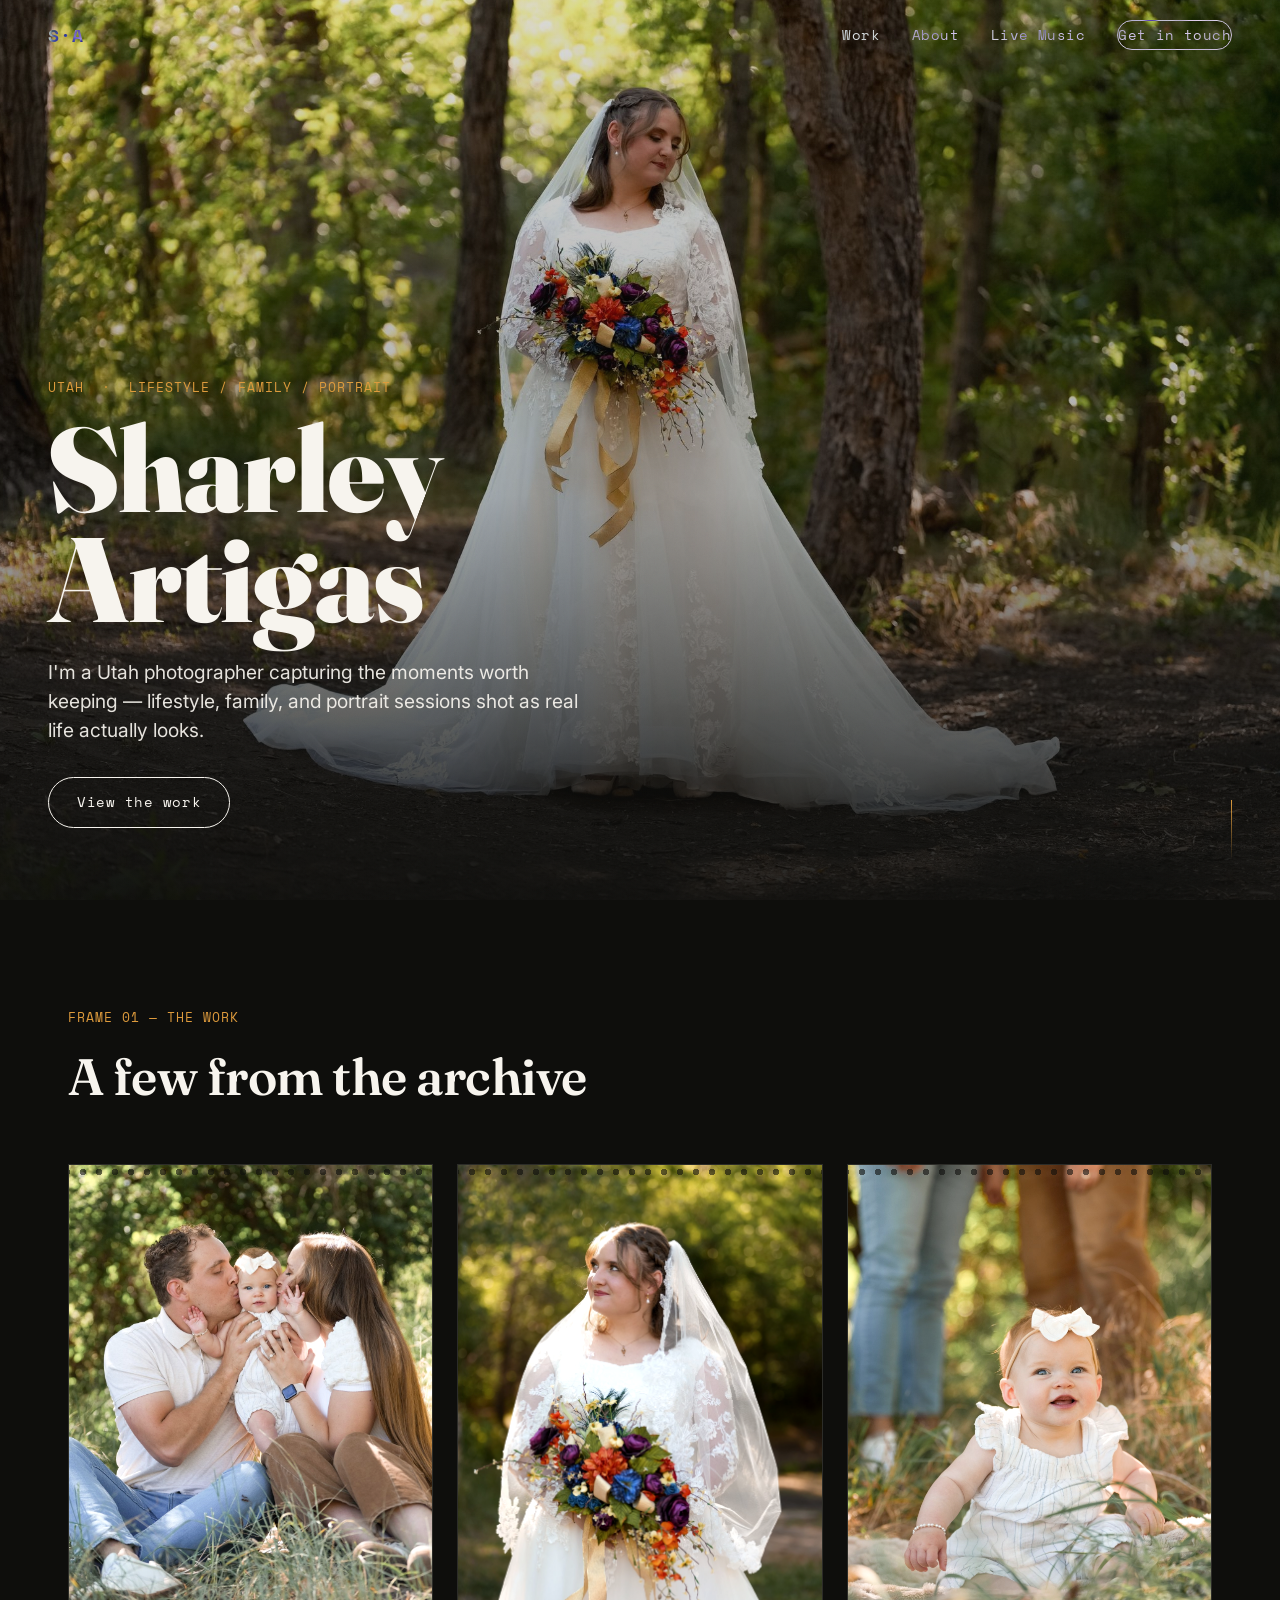
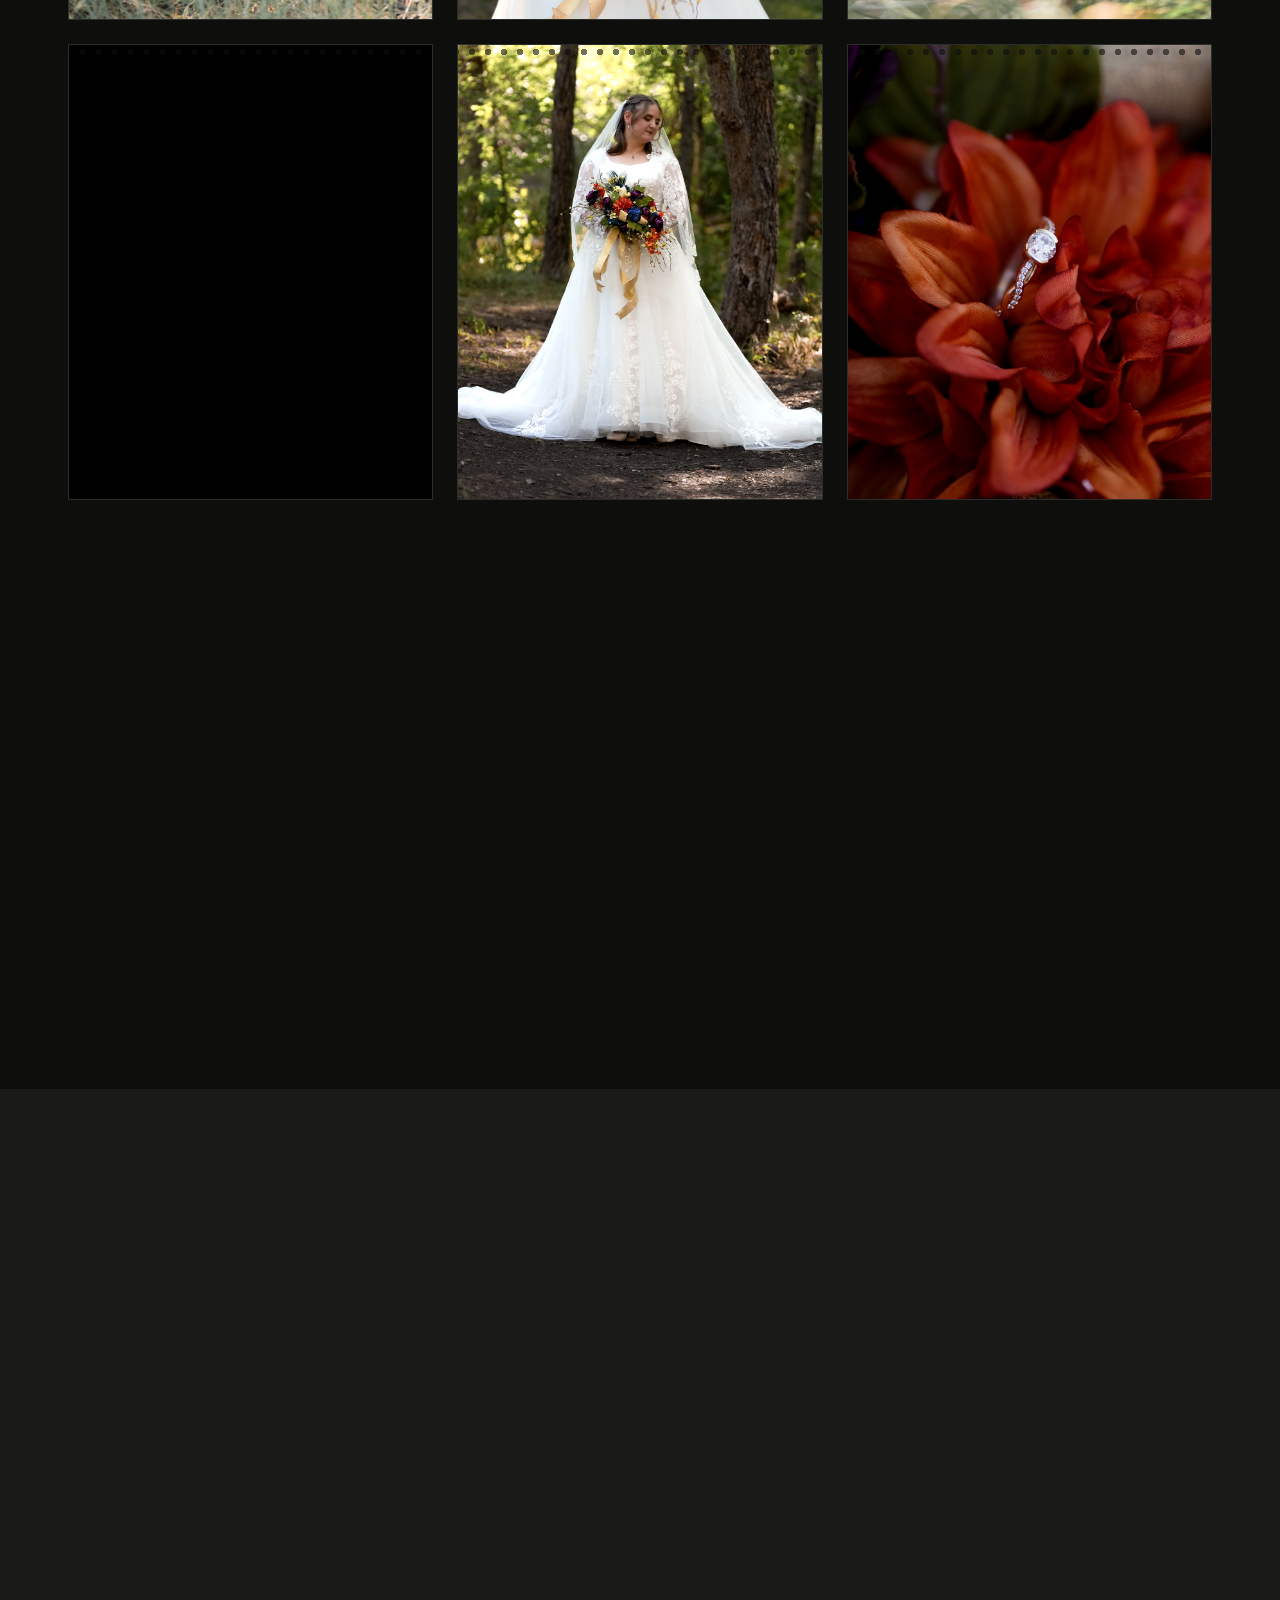
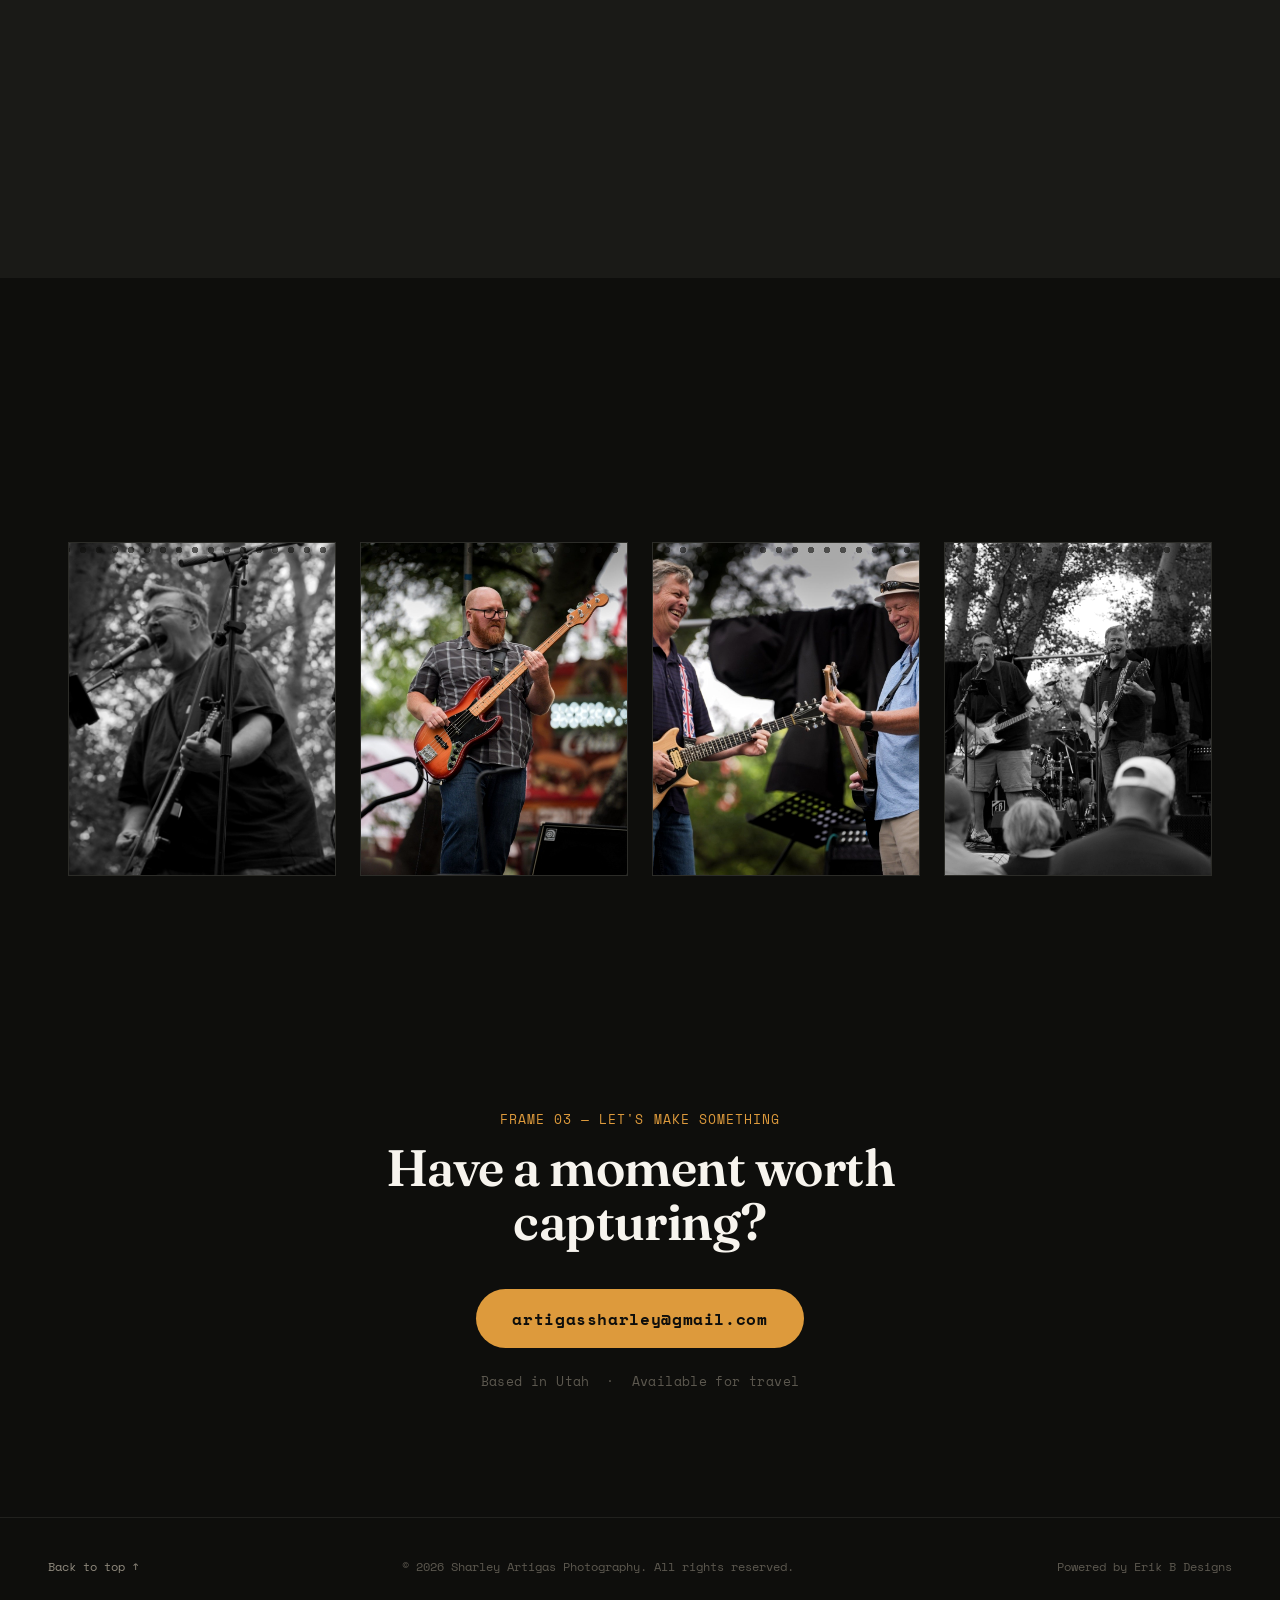
==== commit 92988bce: "Add files via upload" ====
--- a/index.html
+++ b/index.html
@@ -158,17 +158,28 @@
   </div>
 
   <div class="music-teaser">
-    <figure class="frame frame--music">
+    <figure class="frame" data-cat="Vocals">
+      <div class="frame__sprockets" aria-hidden="true"></div>
       <img src="images/music/01-singer-bw.jpg" alt="Live music photography by Sharley Artigas" loading="lazy">
-    </figure>
-    <figure class="frame frame--music">
+      <figcaption><span class="frame__no">01/10</span><span class="frame__cat">Vocals</span></figcaption>
+    </figure>
+
+    <figure class="frame" data-cat="Bass">
+      <div class="frame__sprockets" aria-hidden="true"></div>
       <img src="images/music/03-bassist.jpg" alt="Live music photography by Sharley Artigas" loading="lazy">
-    </figure>
-    <figure class="frame frame--music">
+      <figcaption><span class="frame__no">03/10</span><span class="frame__cat">Bass</span></figcaption>
+    </figure>
+
+    <figure class="frame" data-cat="Candid">
+      <div class="frame__sprockets" aria-hidden="true"></div>
       <img src="images/music/06-candid.jpg" alt="Live music photography by Sharley Artigas" loading="lazy">
-    </figure>
-    <figure class="frame frame--music">
+      <figcaption><span class="frame__no">06/10</span><span class="frame__cat">Candid</span></figcaption>
+    </figure>
+
+    <figure class="frame" data-cat="Stage">
+      <div class="frame__sprockets" aria-hidden="true"></div>
       <img src="images/music/09-wide-stage-bw.jpg" alt="Live music photography by Sharley Artigas" loading="lazy">
+      <figcaption><span class="frame__no">09/10</span><span class="frame__cat">Stage</span></figcaption>
     </figure>
   </div>
 </section>
--- a/css/styles.css
+++ b/css/styles.css
@@ -426,6 +426,31 @@
 }
 
 /* ============================================
+   MUSIC TEASER
+   ============================================ */
+.section__head--split {
+  display: flex;
+  justify-content: space-between;
+  align-items: flex-end;
+  gap: 1.5rem;
+  flex-wrap: wrap;
+}
+
+.music-teaser {
+  display: grid;
+  grid-template-columns: repeat(4, 1fr);
+  gap: clamp(0.75rem, 2vw, 1.5rem);
+}
+
+@media (max-width: 780px) {
+  .music-teaser { grid-template-columns: repeat(2, 1fr); }
+}
+
+@media (max-width: 480px) {
+  .music-teaser { grid-template-columns: 1fr; }
+}
+
+/* ============================================
    CONTACT
    ============================================ */
 .section--contact {
@@ -463,6 +488,57 @@
 
 .footer__back { color: var(--stone); }
 .footer__back:hover { color: var(--amber); }
+
+.footer__credit { color: var(--stone-dim); }
+.footer__credit:hover { color: var(--amber); }
+
+@media (max-width: 600px) {
+  .footer {
+    flex-direction: column;
+    gap: 0.75rem;
+    text-align: center;
+  }
+}
+
+/* ============================================
+   SECONDARY PAGE HEADER (e.g. Live Music page)
+   ============================================ */
+.page-header {
+  padding: clamp(7rem, 16vh, 10rem) var(--gutter) 3rem;
+  max-width: var(--container);
+  margin: 0 auto;
+}
+
+.page-header__title {
+  font-family: var(--font-display);
+  font-weight: 900;
+  font-size: clamp(2.4rem, 6vw, 4.5rem);
+  line-height: 1;
+  margin: 0.75rem 0 1rem;
+}
+
+.page-header__sub {
+  color: var(--stone);
+  max-width: 50ch;
+  margin-bottom: 1.5rem;
+  font-size: 1.05rem;
+}
+
+.section--contact-cta {
+  text-align: center;
+  padding: clamp(3rem, 8vh, 5rem) var(--gutter) clamp(4rem, 10vh, 6rem);
+  max-width: var(--container);
+  margin: 0 auto;
+}
+
+.section--contact-cta p {
+  font-family: var(--font-mono);
+  font-size: 0.85rem;
+  letter-spacing: 0.03em;
+  color: var(--stone);
+  margin-bottom: 1.25rem;
+  text-transform: uppercase;
+}
 
 /* ============================================
    LIGHTBOX
@@ -540,16 +616,5 @@
 
   .nav__links.is-open { transform: translateX(0); }
 
-.footer__credit { color: var(--stone-dim); }
-.footer__credit:hover { color: var(--amber); }
-
-@media (max-width: 600px) {
-  .footer {
-    flex-direction: column;
-    gap: 0.75rem;
-    text-align: center;
-  }
-}
-
   .nav { mix-blend-mode: normal; background: linear-gradient(180deg, rgba(14,14,12,0.6), transparent); }
 }
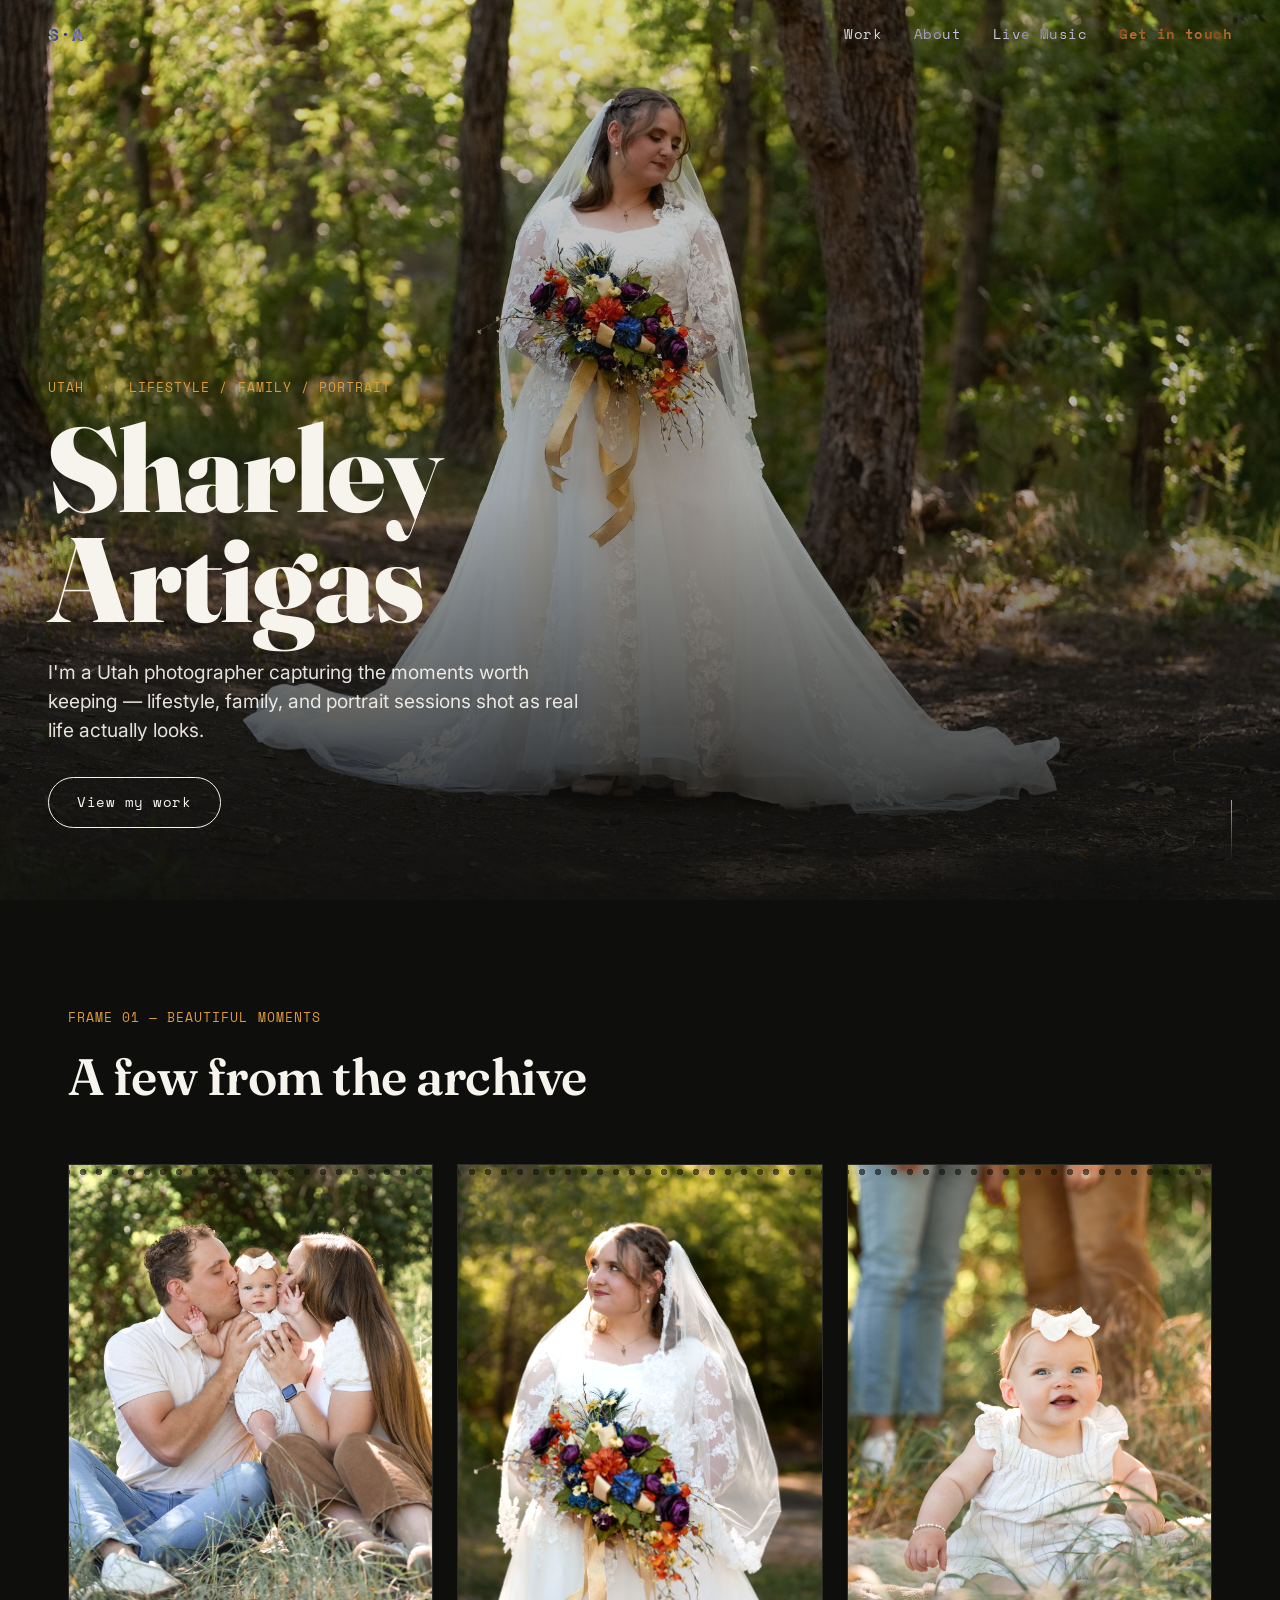
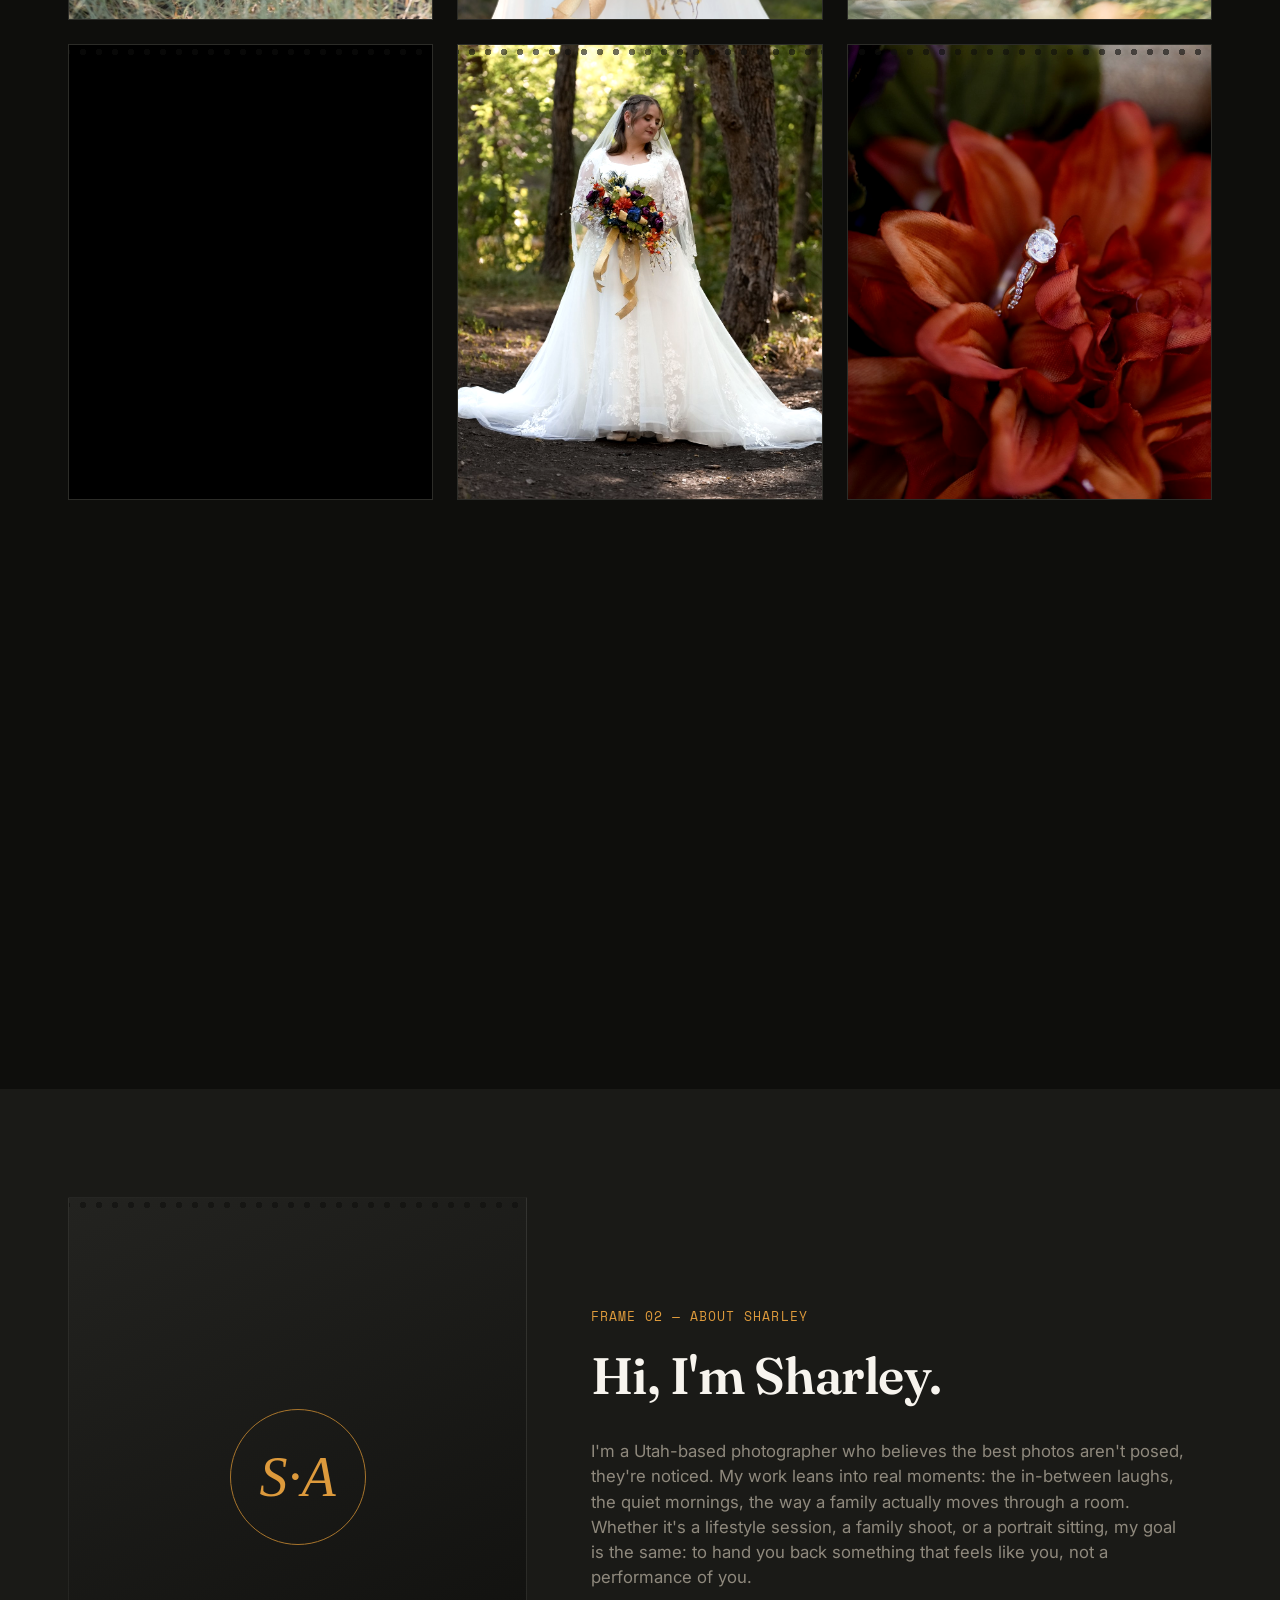
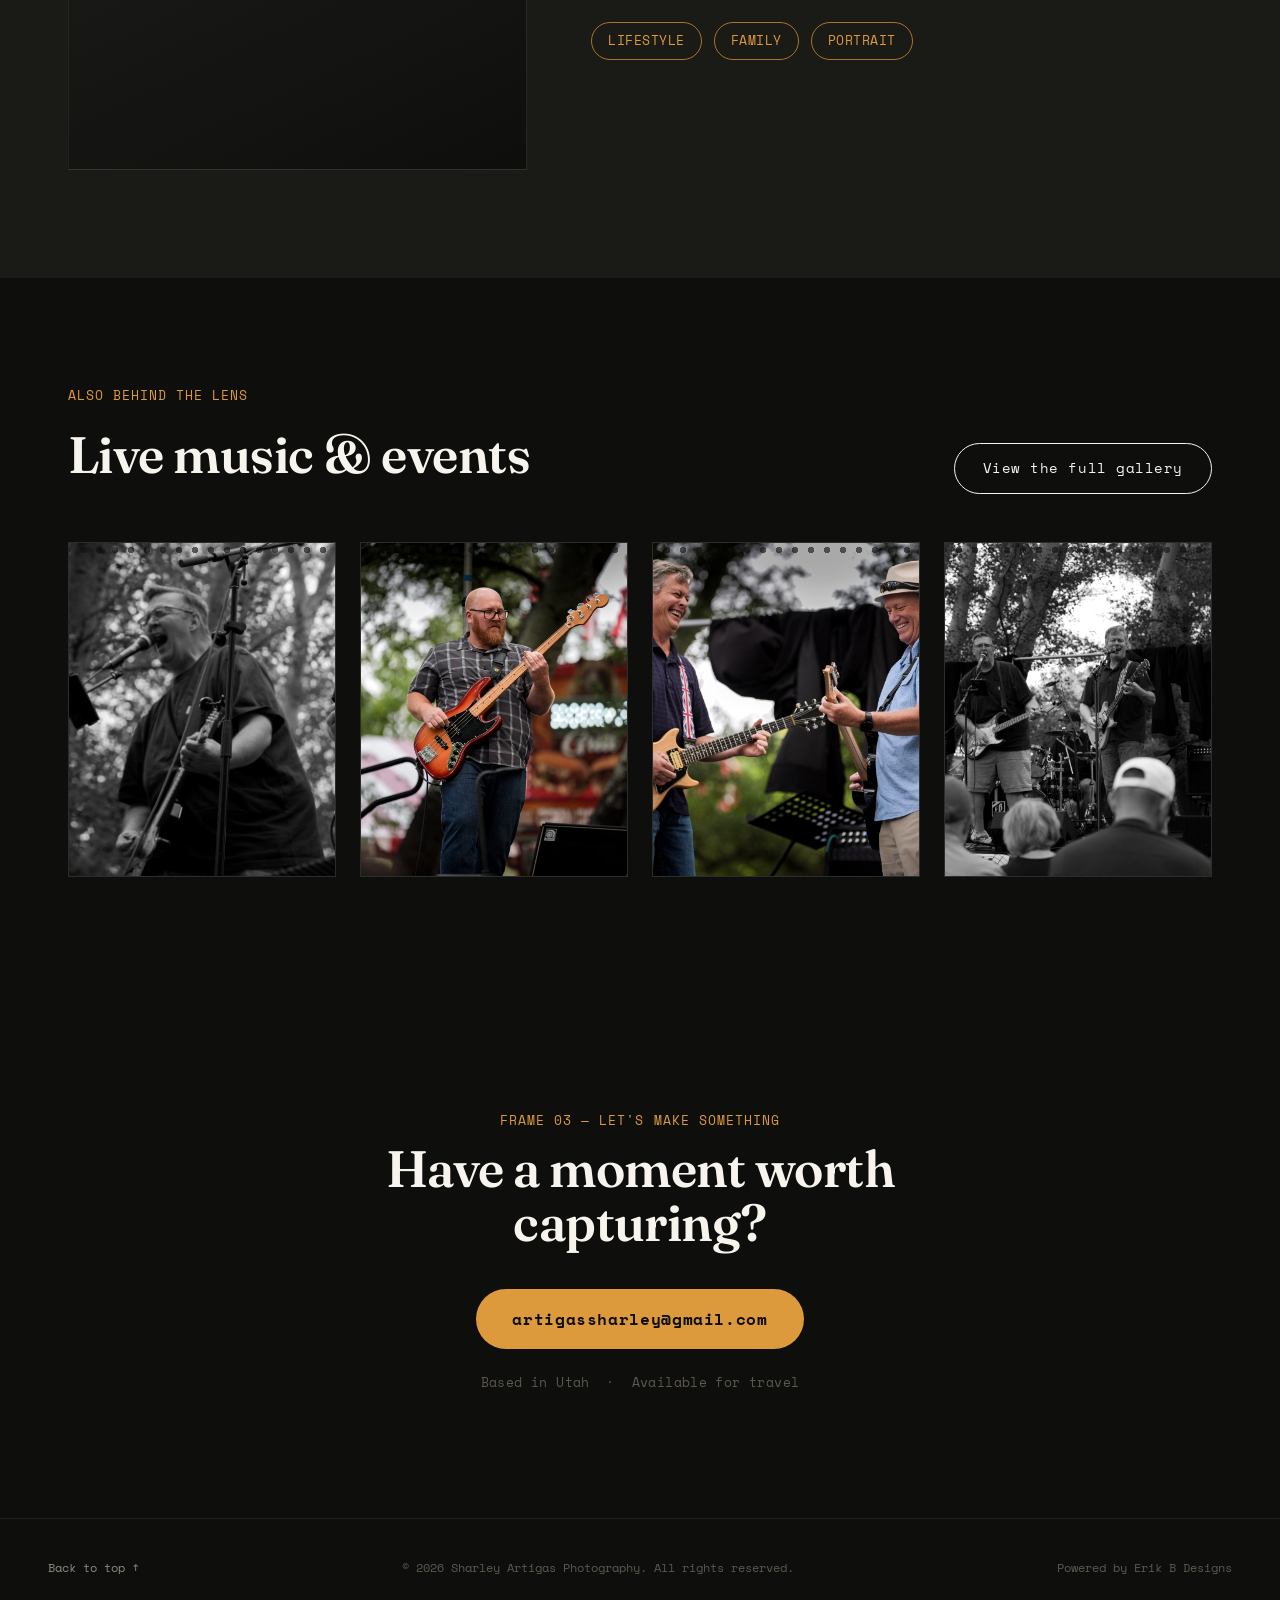
==== commit da25b667: "Fix mobile centering and desktop hero crop, simplify nav CTA" ====
--- a/index.html
+++ b/index.html
@@ -49,7 +49,7 @@
       I'm a Utah photographer capturing the moments worth keeping —
       lifestyle, family, and portrait sessions shot as real life actually looks.
     </p>
-    <a href="#work" class="btn btn--ghost">View the work</a>
+    <a href="#work" class="btn btn--ghost">View my work</a>
   </div>
   <a href="#work" class="scroll-cue" aria-label="Scroll to portfolio">
     <span></span>
@@ -59,7 +59,7 @@
 <!-- PORTFOLIO -->
 <section class="section" id="work">
   <div class="section__head">
-    <p class="frame-label">Frame 01 — The Work</p>
+    <p class="frame-label">Frame 01 — Beautiful Moments</p>
     <h2>A few from the archive</h2>
   </div>
 
@@ -125,14 +125,21 @@
 <!-- ABOUT -->
 <section class="section section--about" id="about">
   <div class="about">
-    <div class="about__media">
+    <!-- <div class="about__media">
       <img src="images/about.jpg" alt="Sharley Artigas, photographer">
+    </div> -->
+    <div class="about__media about__media--placeholder">
+      <div class="frame__sprockets" aria-hidden="true"></div>
+      <div class="placeholder-monogram">
+        <span class="placeholder-monogram__mark">S·A</span>
+        <span class="placeholder-monogram__label"></span>
+      </div>
     </div>
     <div class="about__content">
       <p class="frame-label">Frame 02 — About Sharley</p>
       <h2>Hi, I'm Sharley.</h2>
       <p class="about__text">
-        I'm a Utah-based photographer who believes the best photos aren't posed — they're
+        I'm a Utah-based photographer who believes the best photos aren't posed, they're
         noticed. My work leans into real moments: the in-between laughs, the quiet mornings,
         the way a family actually moves through a room. Whether it's a lifestyle session, a
         family shoot, or a portrait sitting, my goal is the same: to hand you back something
--- a/css/styles.css
+++ b/css/styles.css
@@ -110,9 +110,8 @@
 .nav__links a:not(.nav__cta):hover::after { width: 100%; }
 
 .nav__cta {
-  border: 1px solid var(--paper);
-  padding: 0.5rem 1rem;
-  border-radius: 999px;
+  color: var(--amber);
+  font-weight: 700;
 }
 
 .nav__toggle {
@@ -153,6 +152,7 @@
   width: 100%;
   height: 100%;
   object-fit: cover;
+  object-position: center 15%;
   transform: scale(1.03);
 }
 
@@ -394,6 +394,46 @@
   aspect-ratio: 4/5;
   object-fit: cover;
   filter: grayscale(0.1) contrast(1.05);
+}
+
+.about__media--placeholder {
+  position: relative;
+  aspect-ratio: 4/5;
+  overflow: hidden;
+  background: linear-gradient(155deg, var(--charcoal-2) 0%, var(--ink) 100%);
+  display: flex;
+  align-items: center;
+  justify-content: center;
+}
+
+.placeholder-monogram {
+  display: flex;
+  flex-direction: column;
+  align-items: center;
+  gap: 0.75rem;
+}
+
+.placeholder-monogram__mark {
+  font-family: var(--font-display);
+  font-weight: 500;
+  font-style: italic;
+  font-size: clamp(2.5rem, 6vw, 3.5rem);
+  color: var(--amber);
+  border: 1px solid var(--amber-dim);
+  border-radius: 50%;
+  width: clamp(6.5rem, 14vw, 8.5rem);
+  height: clamp(6.5rem, 14vw, 8.5rem);
+  display: flex;
+  align-items: center;
+  justify-content: center;
+}
+
+.placeholder-monogram__label {
+  font-family: var(--font-mono);
+  font-size: 0.72rem;
+  letter-spacing: 0.08em;
+  text-transform: uppercase;
+  color: var(--stone-dim);
 }
 
 .about__text {
@@ -618,3 +658,12 @@
 
   .nav { mix-blend-mode: normal; background: linear-gradient(180deg, rgba(14,14,12,0.6), transparent); }
 }
+
+@media (max-width: 720px) {
+  .hero__content {
+    text-align: center;
+  }
+  .specialties {
+    justify-content: center;
+  }  
+}
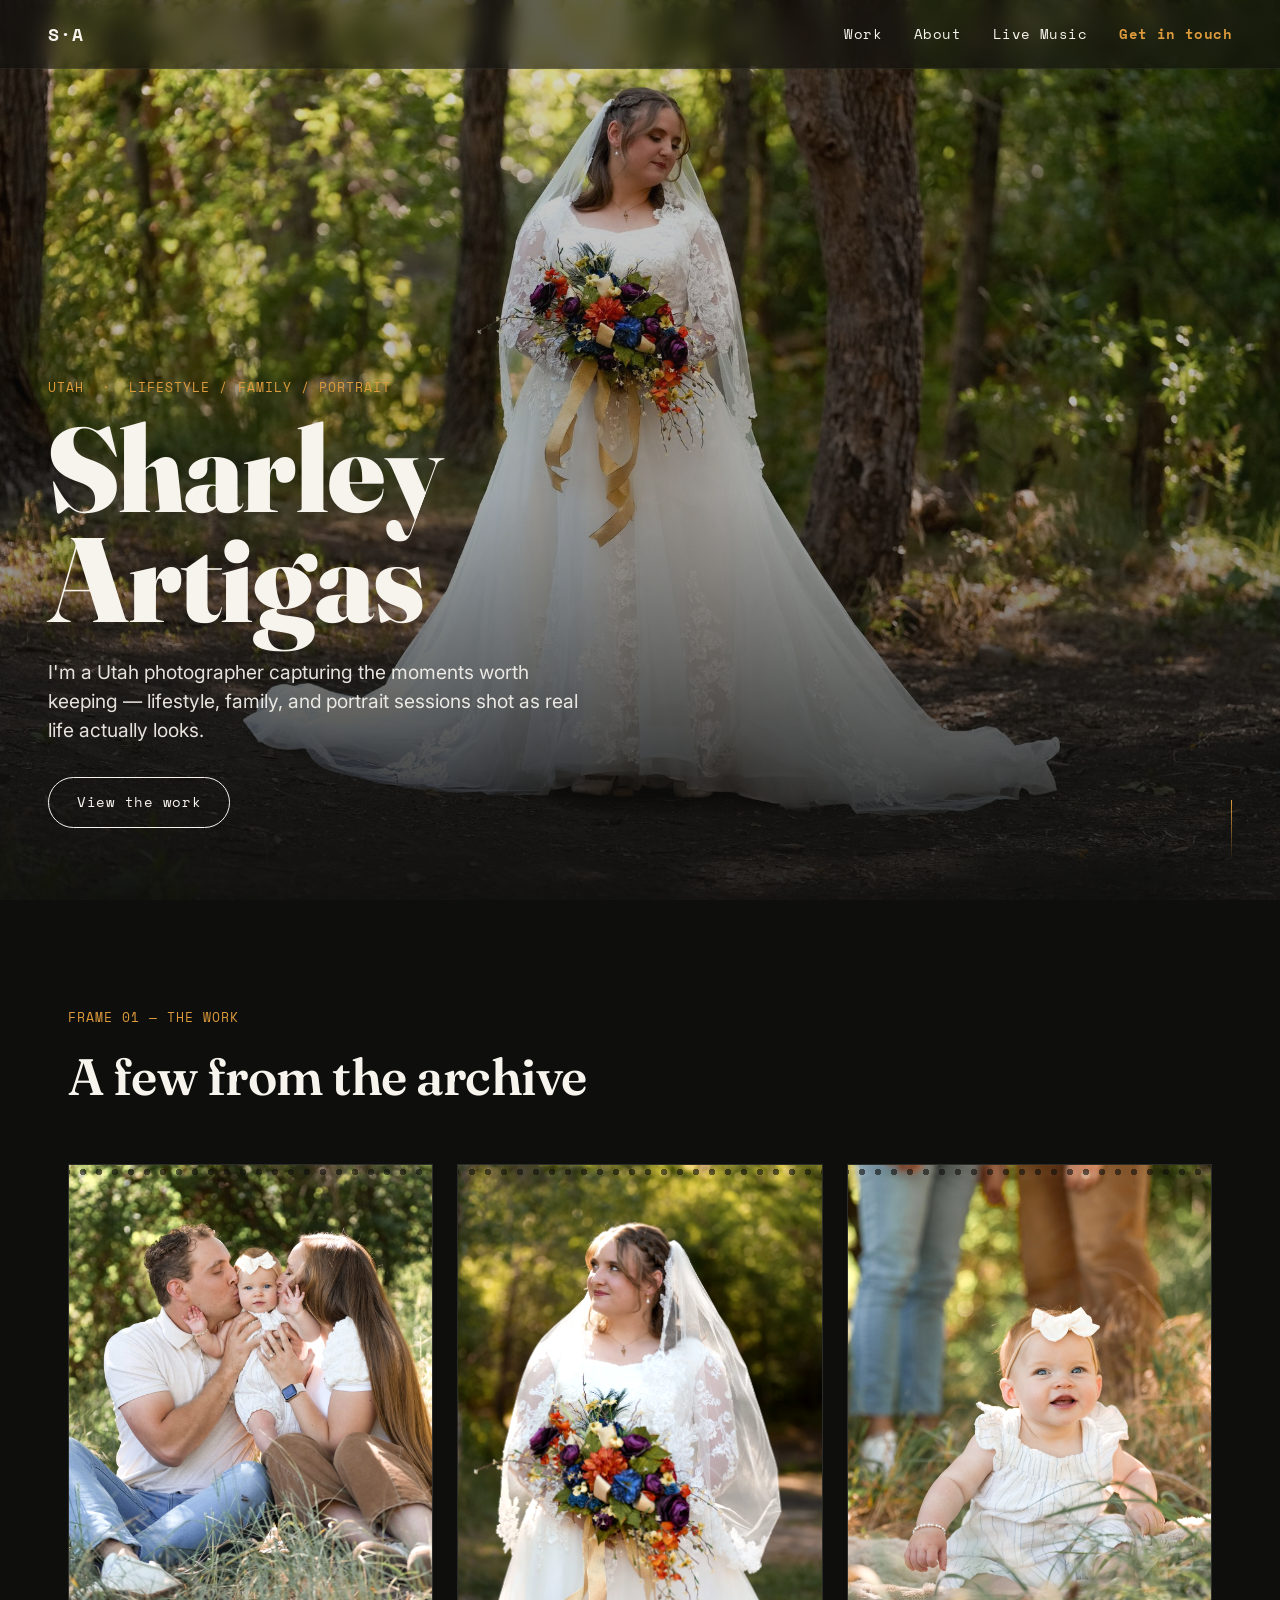
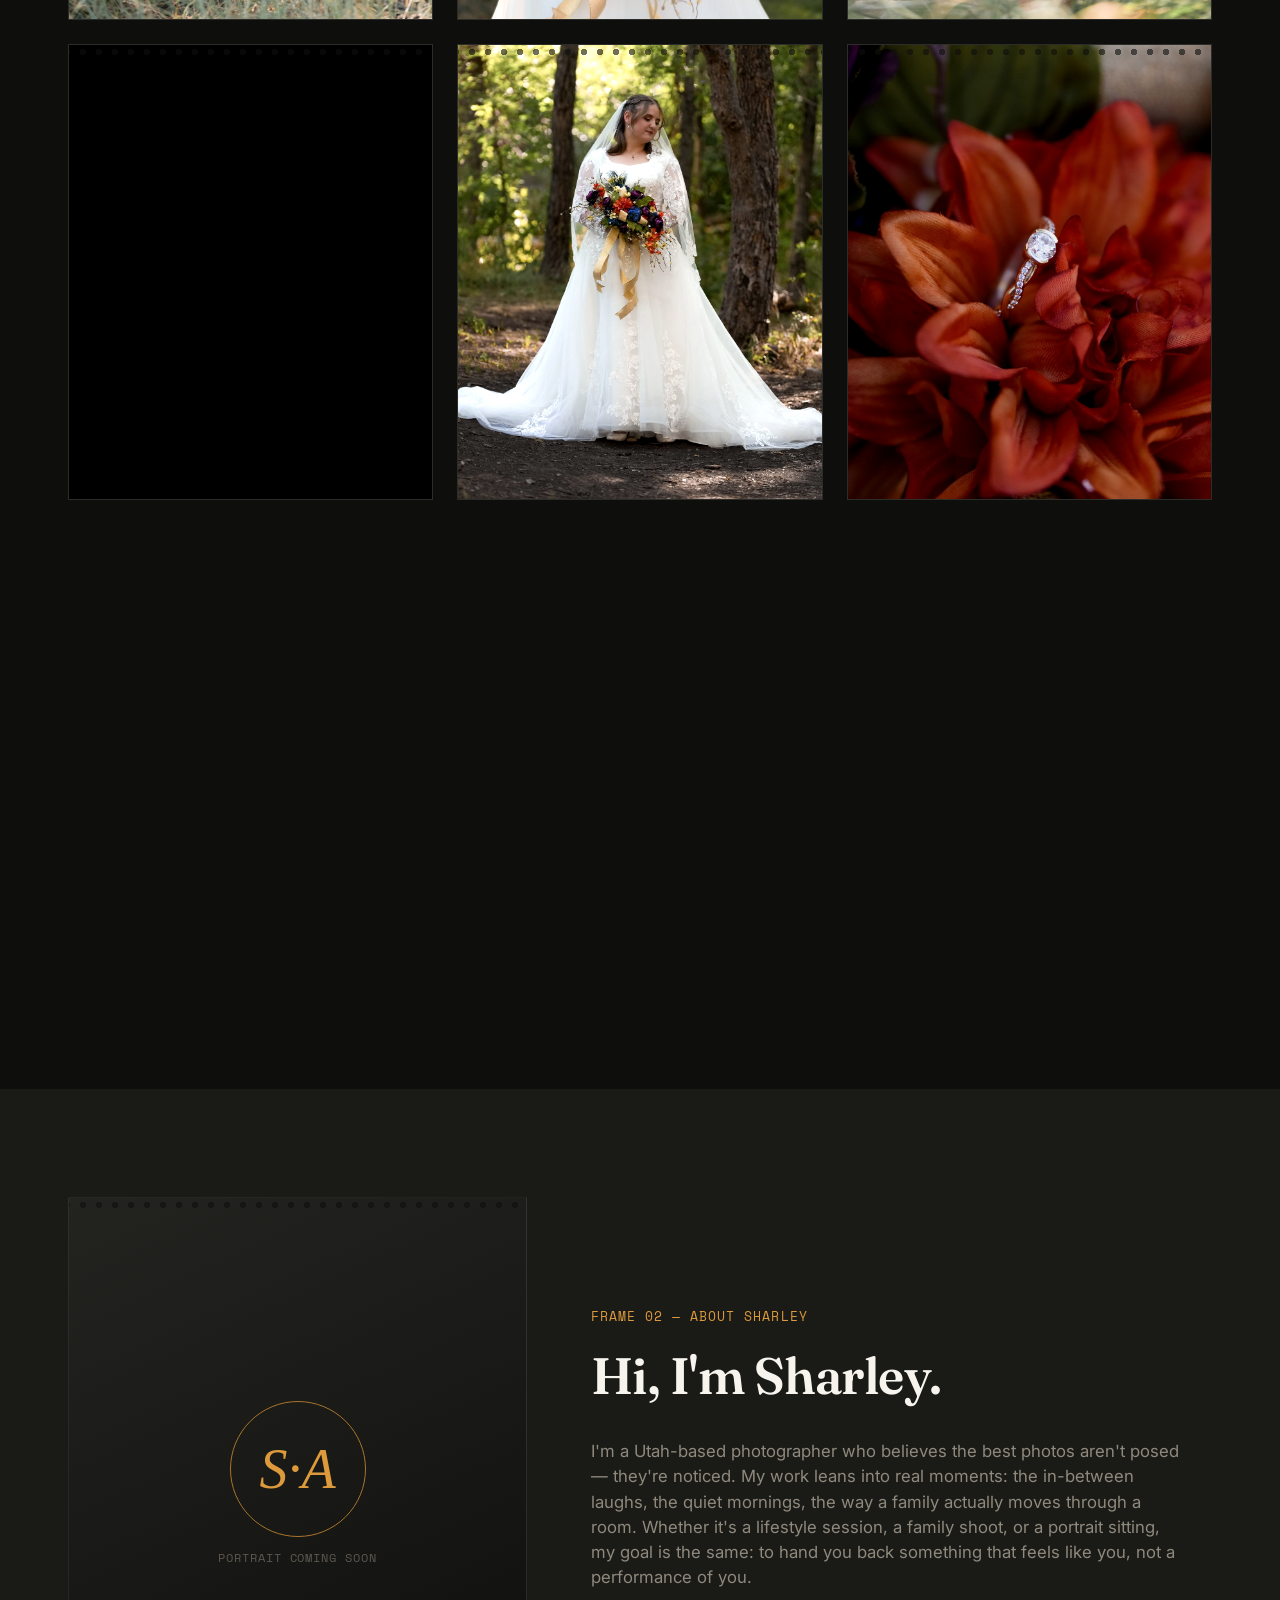
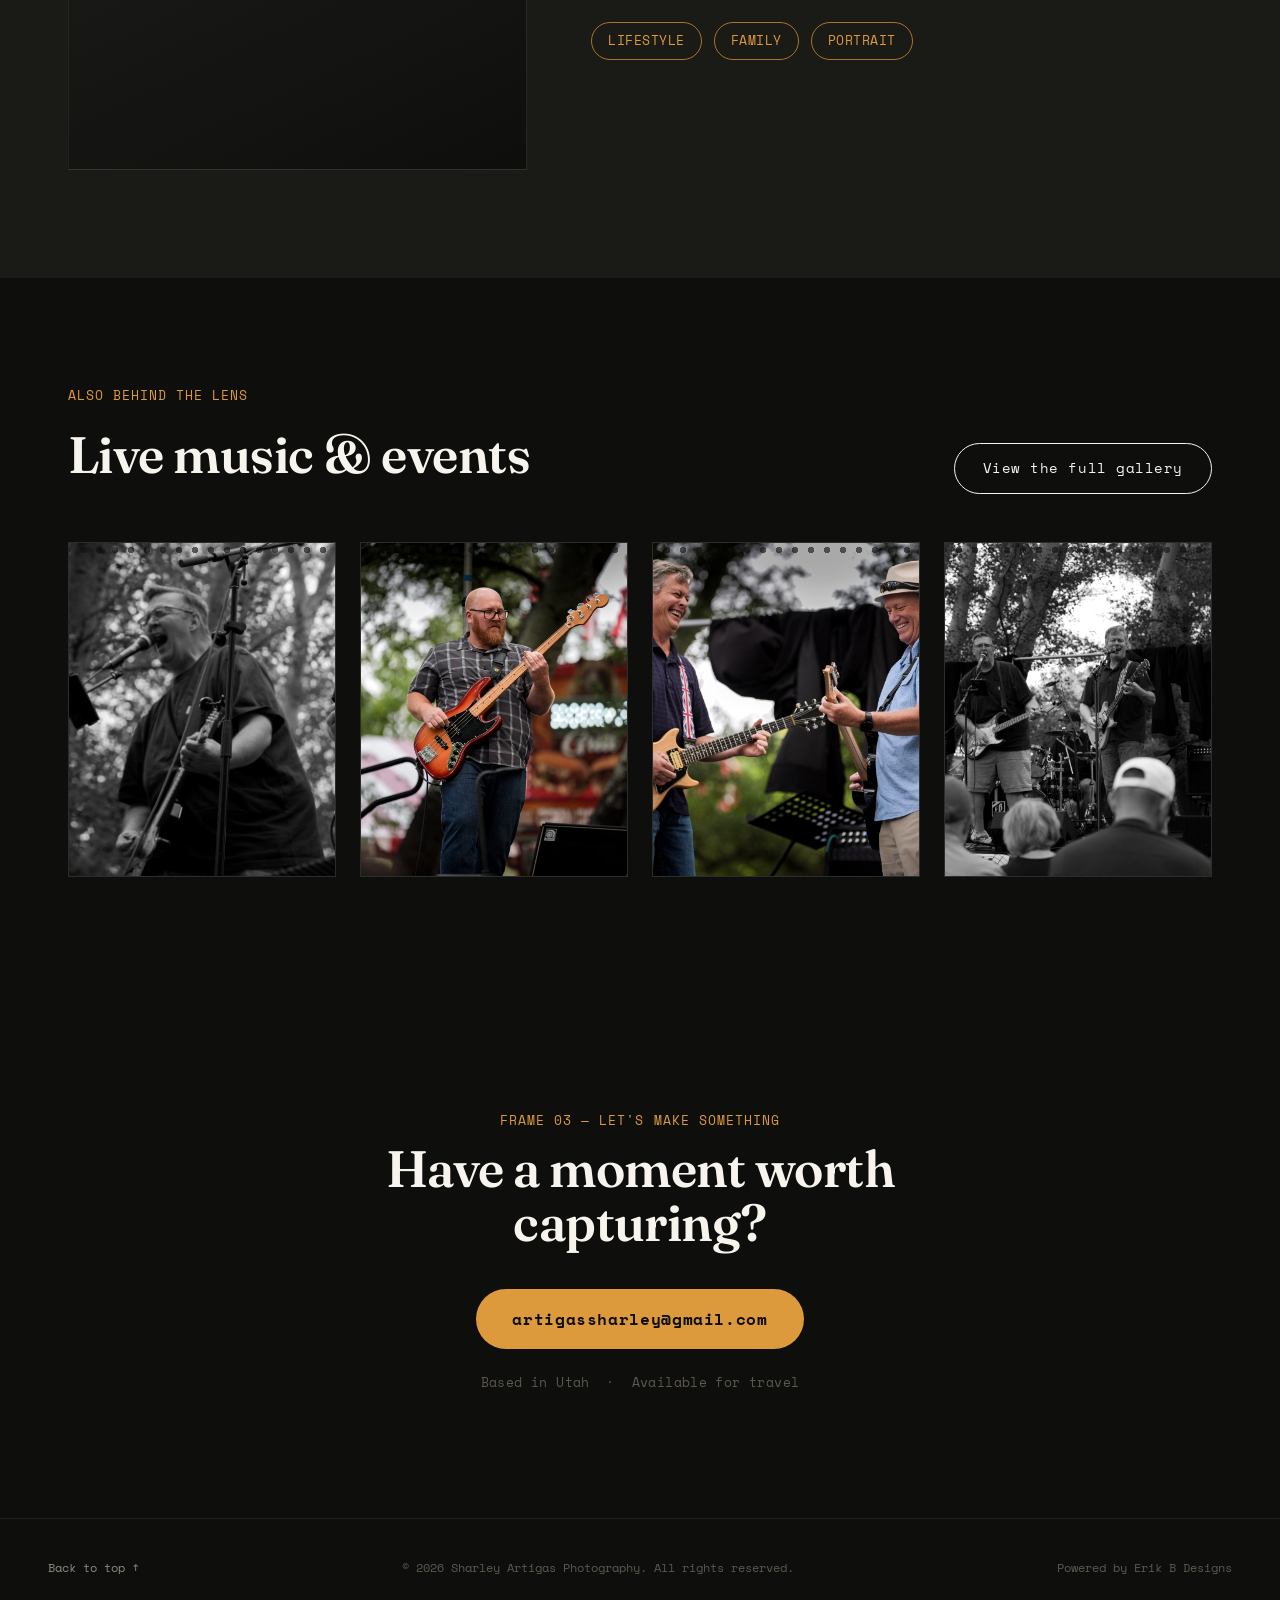
==== commit fcd303f4: "Add site favicon" ====
--- a/index.html
+++ b/index.html
@@ -11,7 +11,11 @@
 <meta property="og:image" content="images/hero.jpg">
 <meta property="og:type" content="website">
 
-<link rel="icon" href="data:,">
+<link rel="icon" type="image/svg+xml" href="favicon.svg">
+<link rel="icon" type="image/png" sizes="32x32" href="favicon-32x32.png">
+<link rel="icon" type="image/png" sizes="16x16" href="favicon-16x16.png">
+<link rel="shortcut icon" href="favicon.ico">
+<link rel="apple-touch-icon" sizes="180x180" href="apple-touch-icon.png">
 <link rel="preconnect" href="https://fonts.googleapis.com">
 <link rel="preconnect" href="https://fonts.gstatic.com" crossorigin>
 <link href="https://fonts.googleapis.com/css2?family=Fraunces:ital,opsz,wght@0,9..144,300;0,9..144,500;0,9..144,600;0,9..144,900;1,9..144,500&family=Inter:wght@400;500;600&family=Space+Mono:wght@400;700&display=swap" rel="stylesheet">
@@ -49,7 +53,7 @@
       I'm a Utah photographer capturing the moments worth keeping —
       lifestyle, family, and portrait sessions shot as real life actually looks.
     </p>
-    <a href="#work" class="btn btn--ghost">View my work</a>
+    <a href="#work" class="btn btn--ghost">View the work</a>
   </div>
   <a href="#work" class="scroll-cue" aria-label="Scroll to portfolio">
     <span></span>
@@ -59,7 +63,7 @@
 <!-- PORTFOLIO -->
 <section class="section" id="work">
   <div class="section__head">
-    <p class="frame-label">Frame 01 — Beautiful Moments</p>
+    <p class="frame-label">Frame 01 — The Work</p>
     <h2>A few from the archive</h2>
   </div>
 
@@ -125,21 +129,18 @@
 <!-- ABOUT -->
 <section class="section section--about" id="about">
   <div class="about">
-    <!-- <div class="about__media">
-      <img src="images/about.jpg" alt="Sharley Artigas, photographer">
-    </div> -->
     <div class="about__media about__media--placeholder">
       <div class="frame__sprockets" aria-hidden="true"></div>
       <div class="placeholder-monogram">
         <span class="placeholder-monogram__mark">S·A</span>
-        <span class="placeholder-monogram__label"></span>
+        <span class="placeholder-monogram__label">Portrait coming soon</span>
       </div>
     </div>
     <div class="about__content">
       <p class="frame-label">Frame 02 — About Sharley</p>
       <h2>Hi, I'm Sharley.</h2>
       <p class="about__text">
-        I'm a Utah-based photographer who believes the best photos aren't posed, they're
+        I'm a Utah-based photographer who believes the best photos aren't posed — they're
         noticed. My work leans into real moments: the in-between laughs, the quiet mornings,
         the way a family actually moves through a room. Whether it's a lifestyle session, a
         family shoot, or a portrait sitting, my goal is the same: to hand you back something
--- a/css/styles.css
+++ b/css/styles.css
@@ -74,7 +74,10 @@
   align-items: center;
   justify-content: space-between;
   padding: 1.25rem var(--gutter);
-  mix-blend-mode: difference;
+  background: rgba(14, 14, 12, 0.6);
+  backdrop-filter: blur(10px);
+  -webkit-backdrop-filter: blur(10px);
+  border-bottom: 1px solid rgba(247, 244, 238, 0.06);
 }
 
 .nav__mark {
@@ -655,8 +658,6 @@
   }
 
   .nav__links.is-open { transform: translateX(0); }
-
-  .nav { mix-blend-mode: normal; background: linear-gradient(180deg, rgba(14,14,12,0.6), transparent); }
 }
 
 @media (max-width: 720px) {
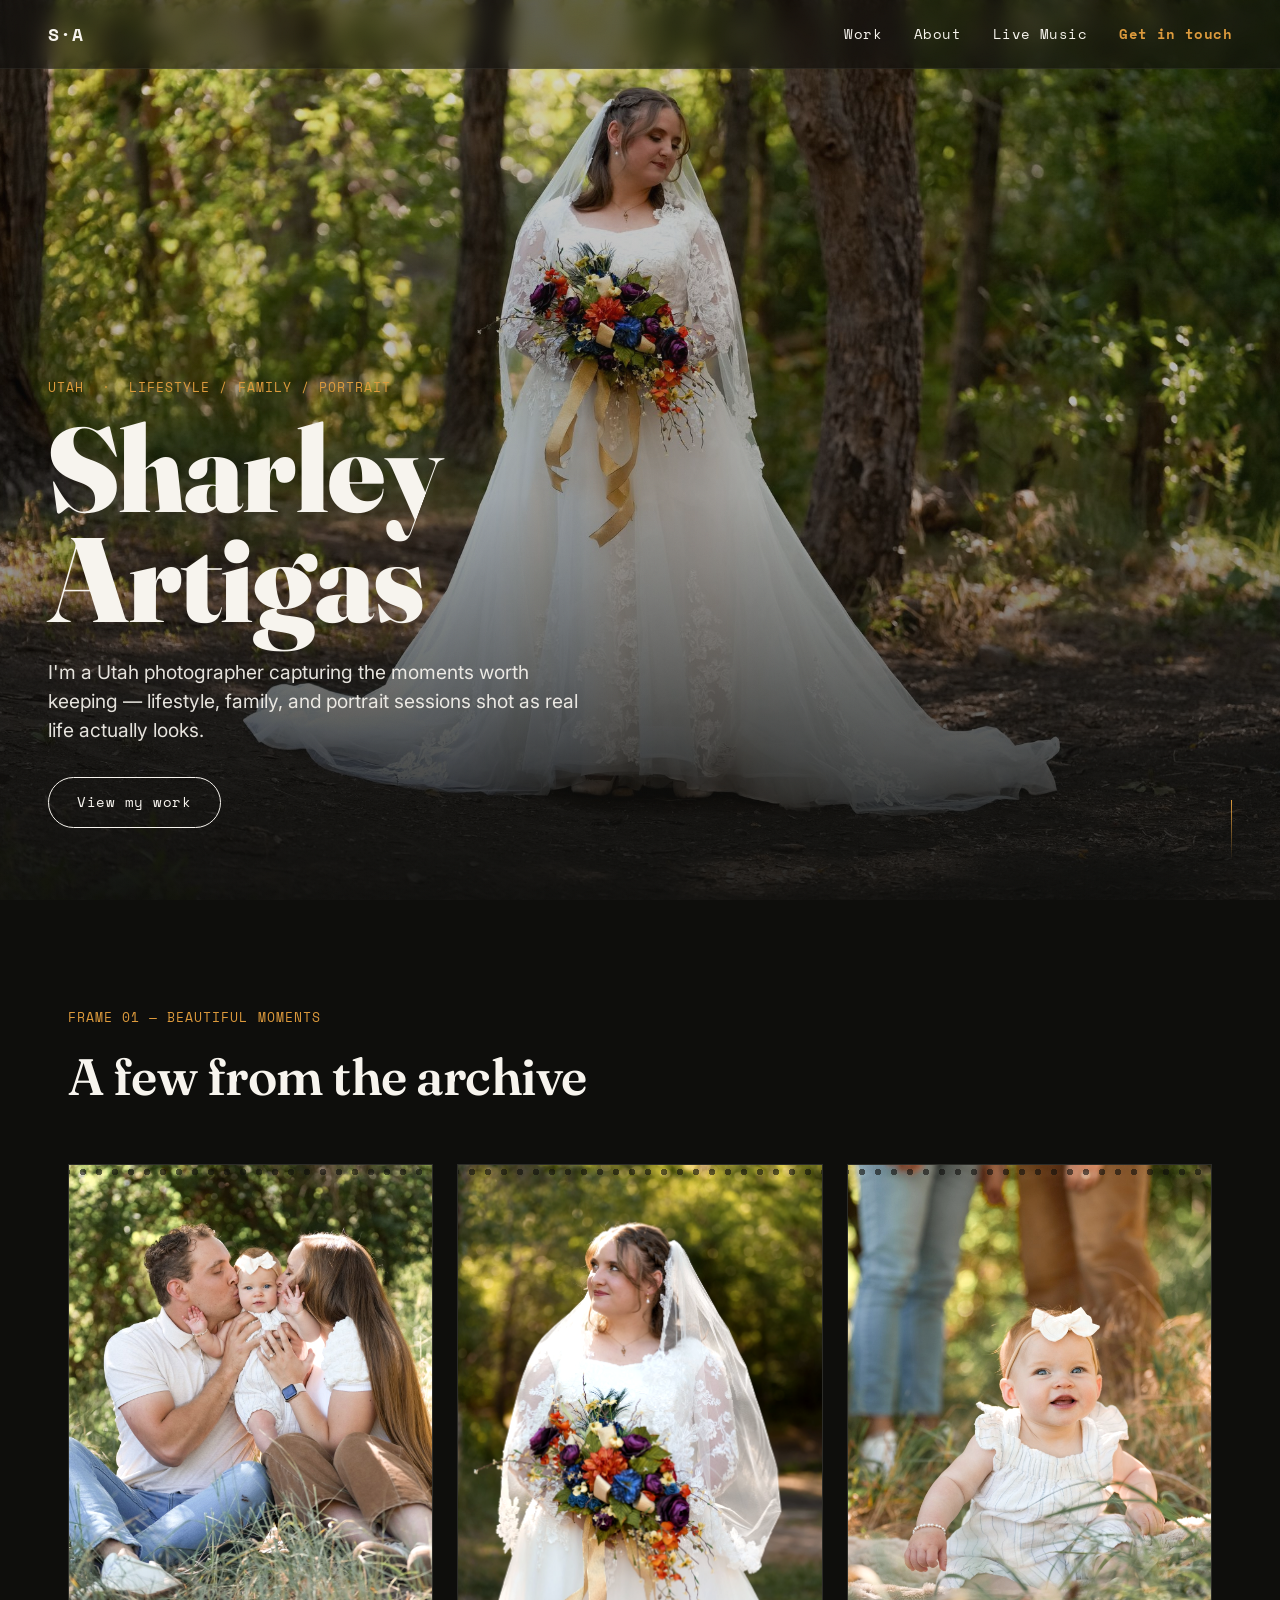
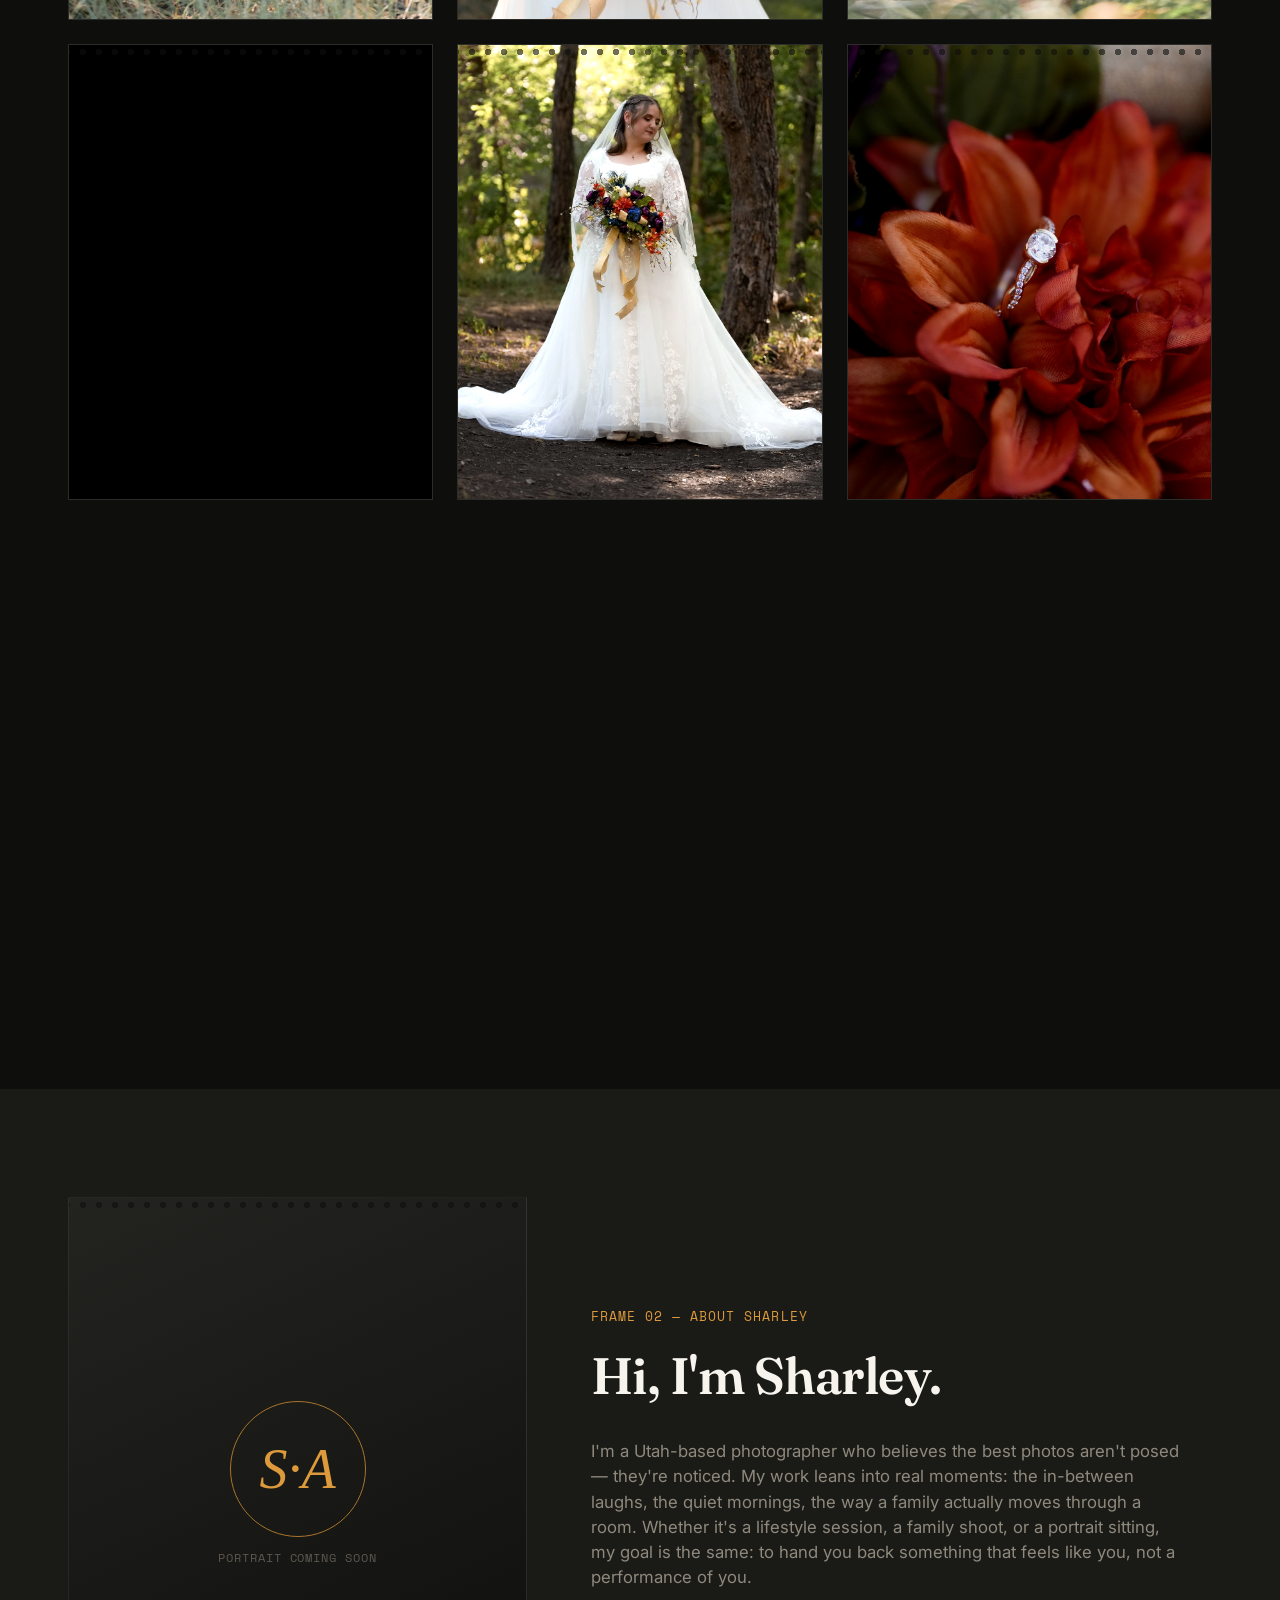
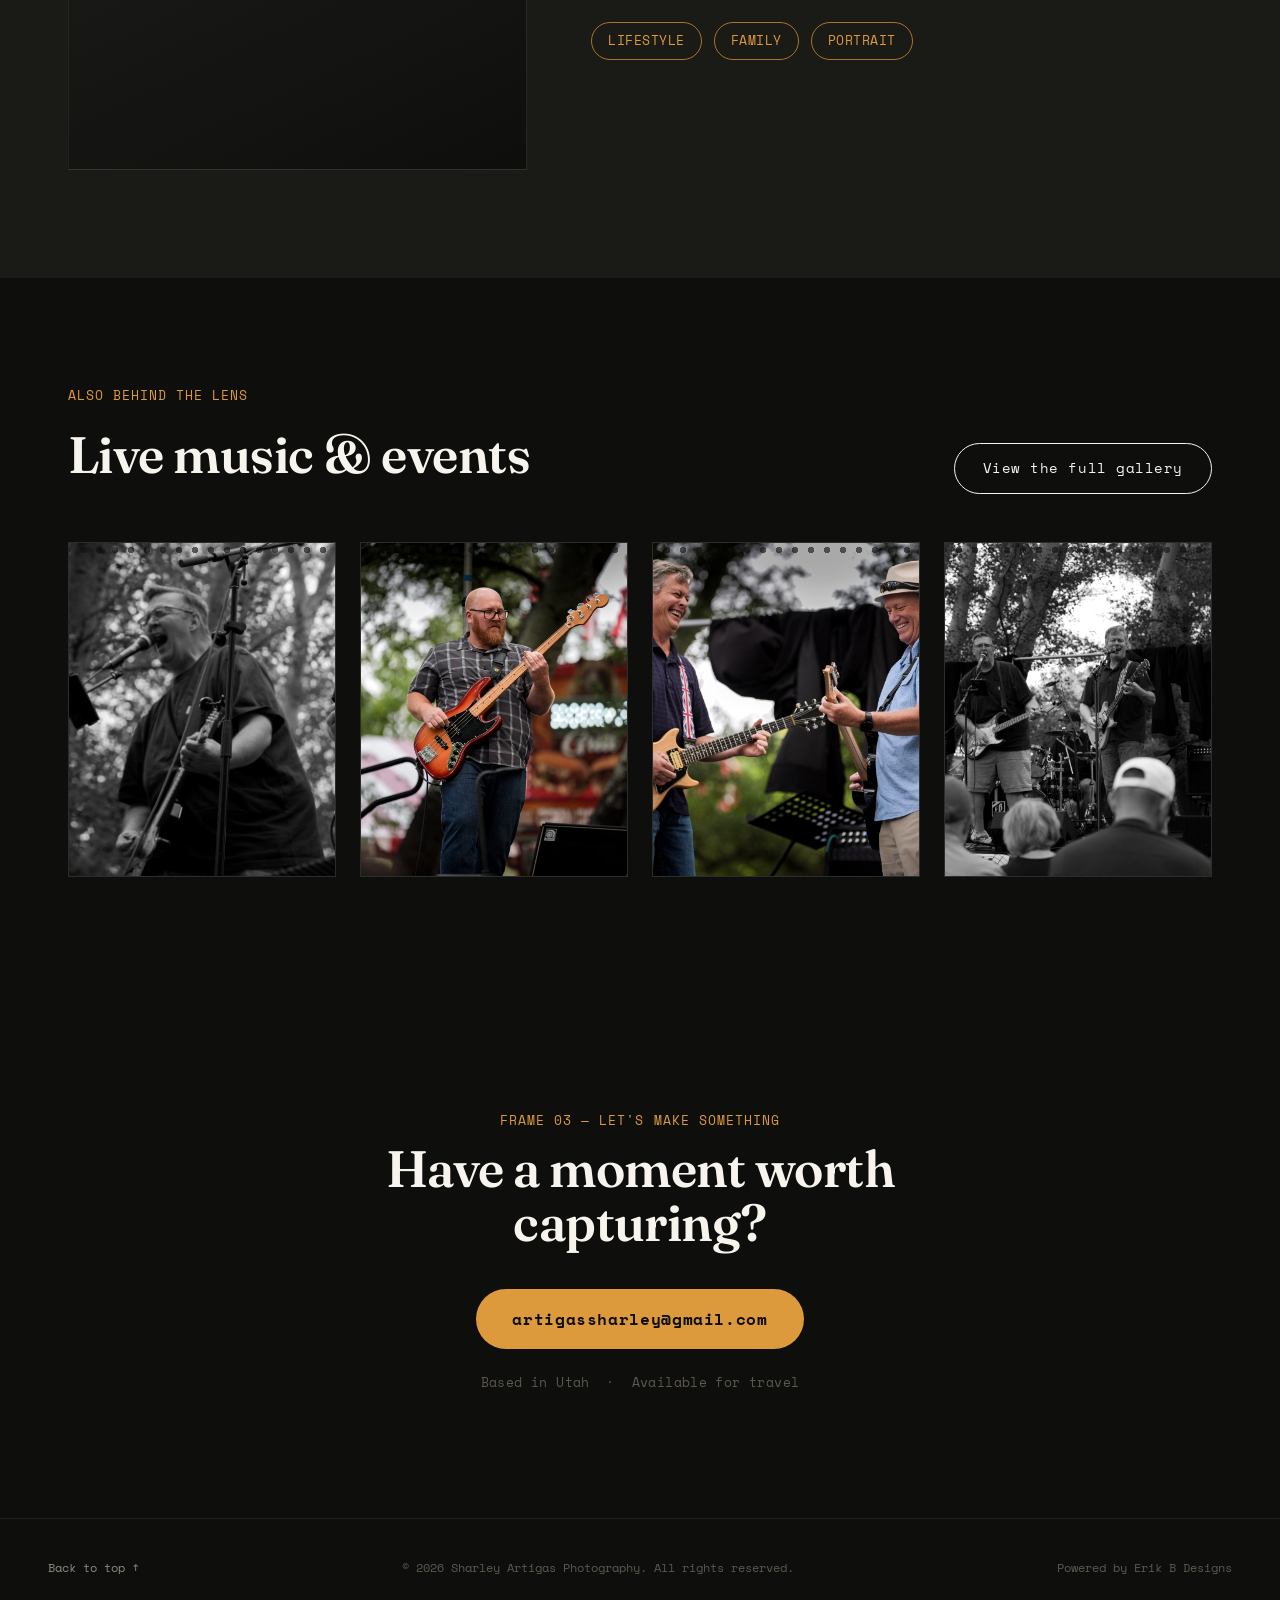
==== commit 973dfcf8: "Fix some wording" ====
--- a/index.html
+++ b/index.html
@@ -53,7 +53,7 @@
       I'm a Utah photographer capturing the moments worth keeping —
       lifestyle, family, and portrait sessions shot as real life actually looks.
     </p>
-    <a href="#work" class="btn btn--ghost">View the work</a>
+    <a href="#work" class="btn btn--ghost">View my work</a>
   </div>
   <a href="#work" class="scroll-cue" aria-label="Scroll to portfolio">
     <span></span>
@@ -63,7 +63,7 @@
 <!-- PORTFOLIO -->
 <section class="section" id="work">
   <div class="section__head">
-    <p class="frame-label">Frame 01 — The Work</p>
+    <p class="frame-label">Frame 01 — Beautiful Moments</p>
     <h2>A few from the archive</h2>
   </div>
 
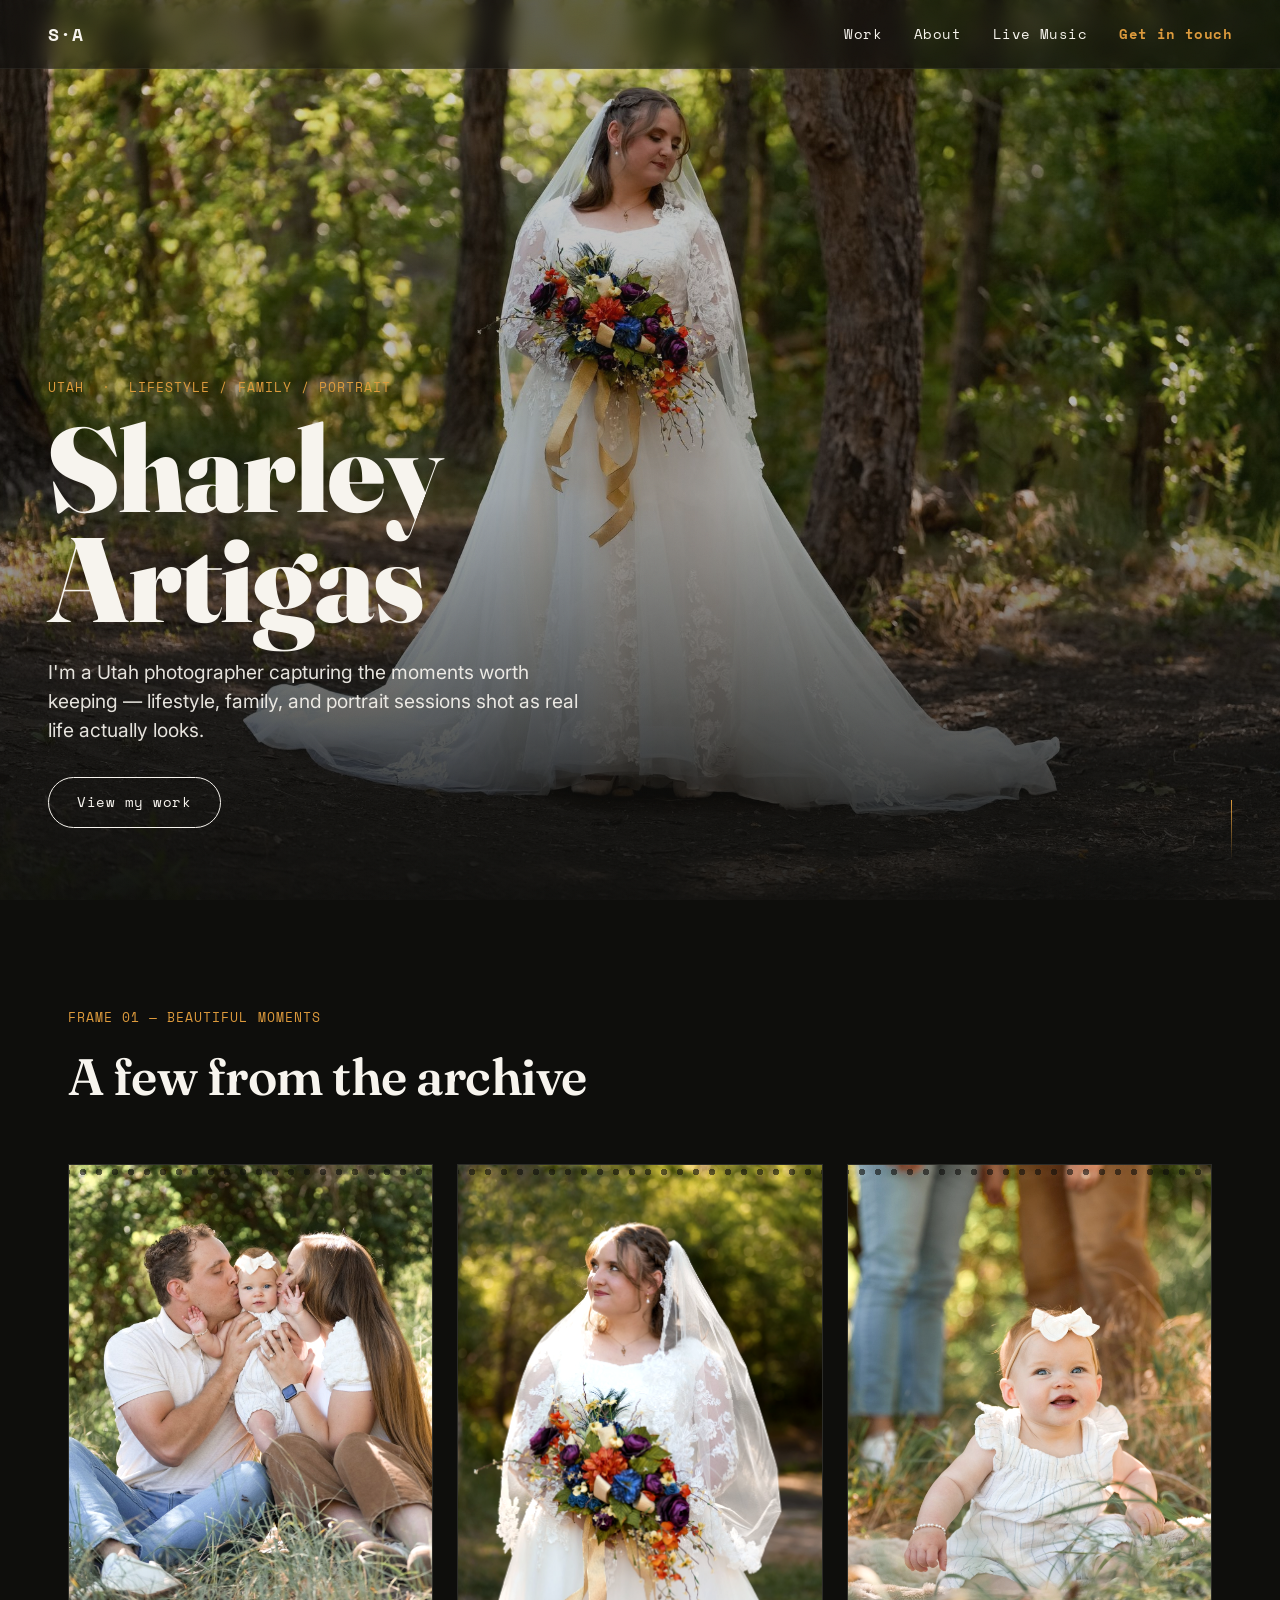
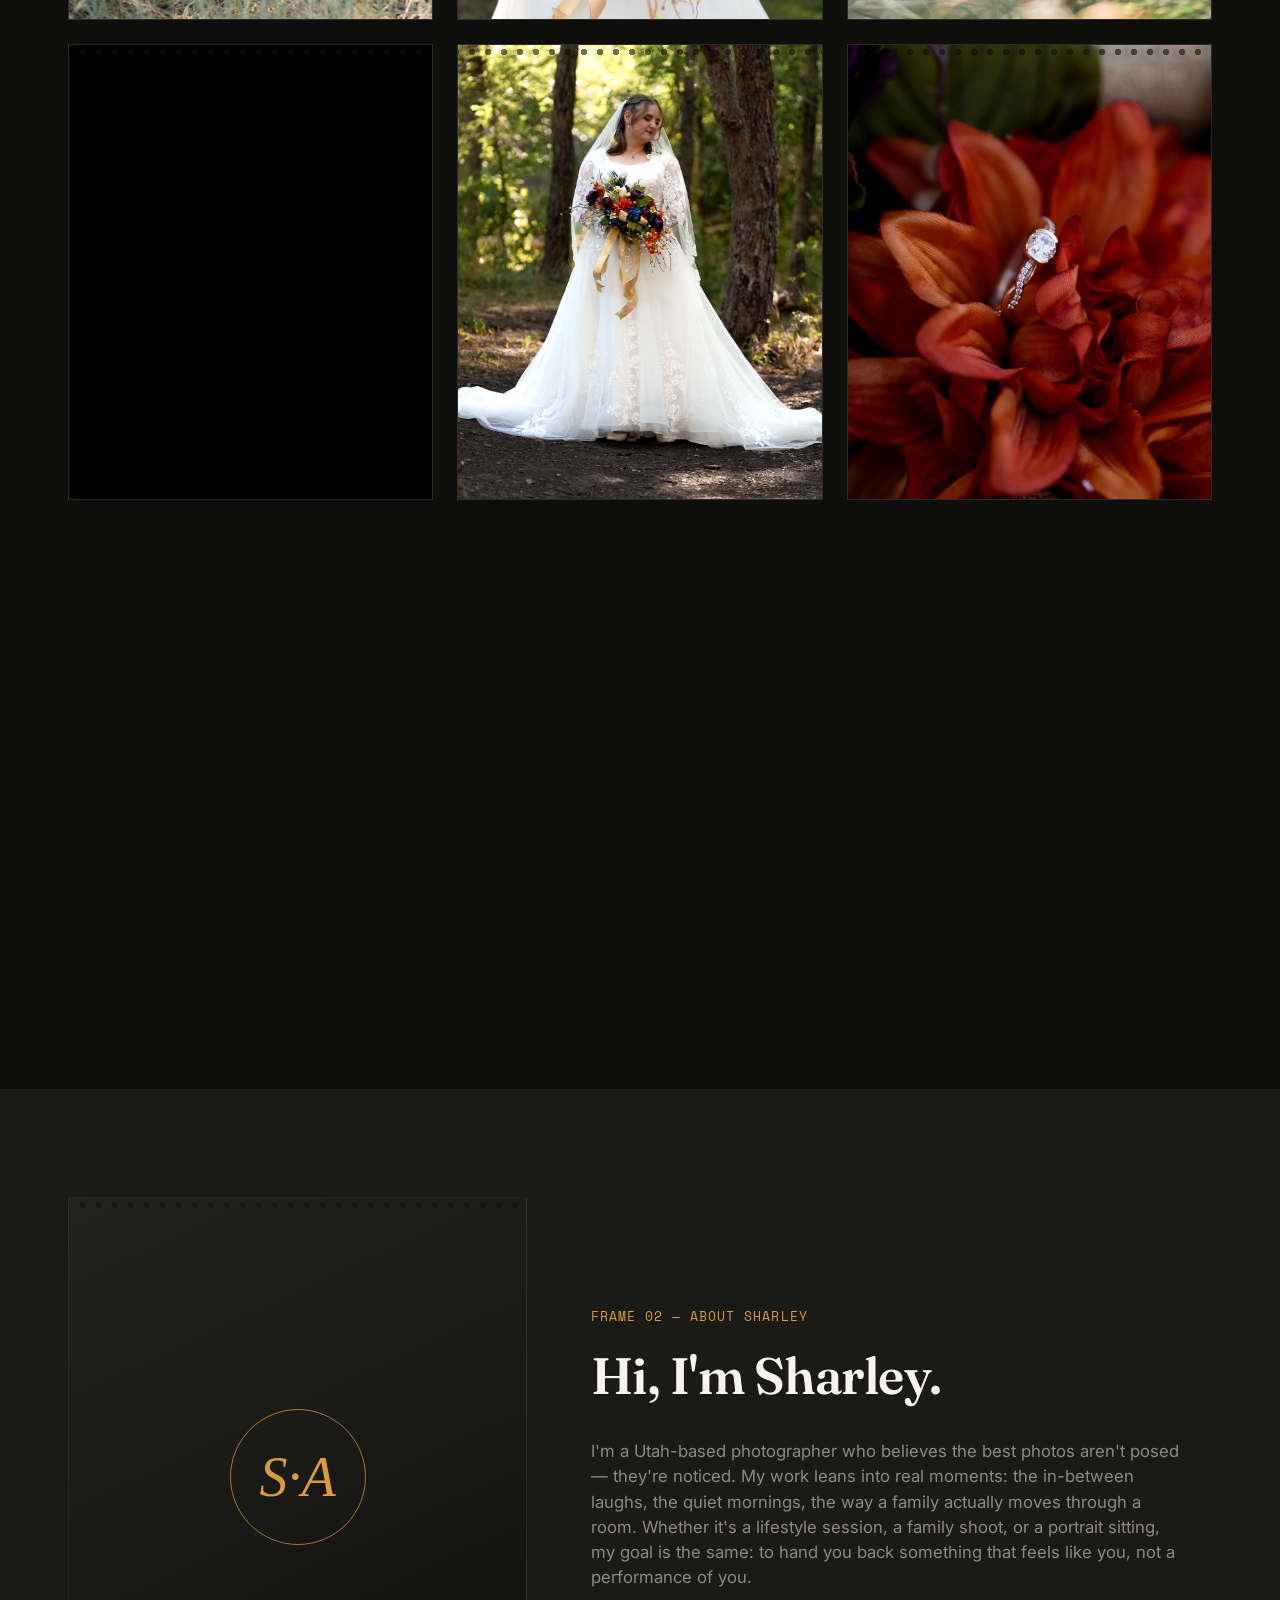
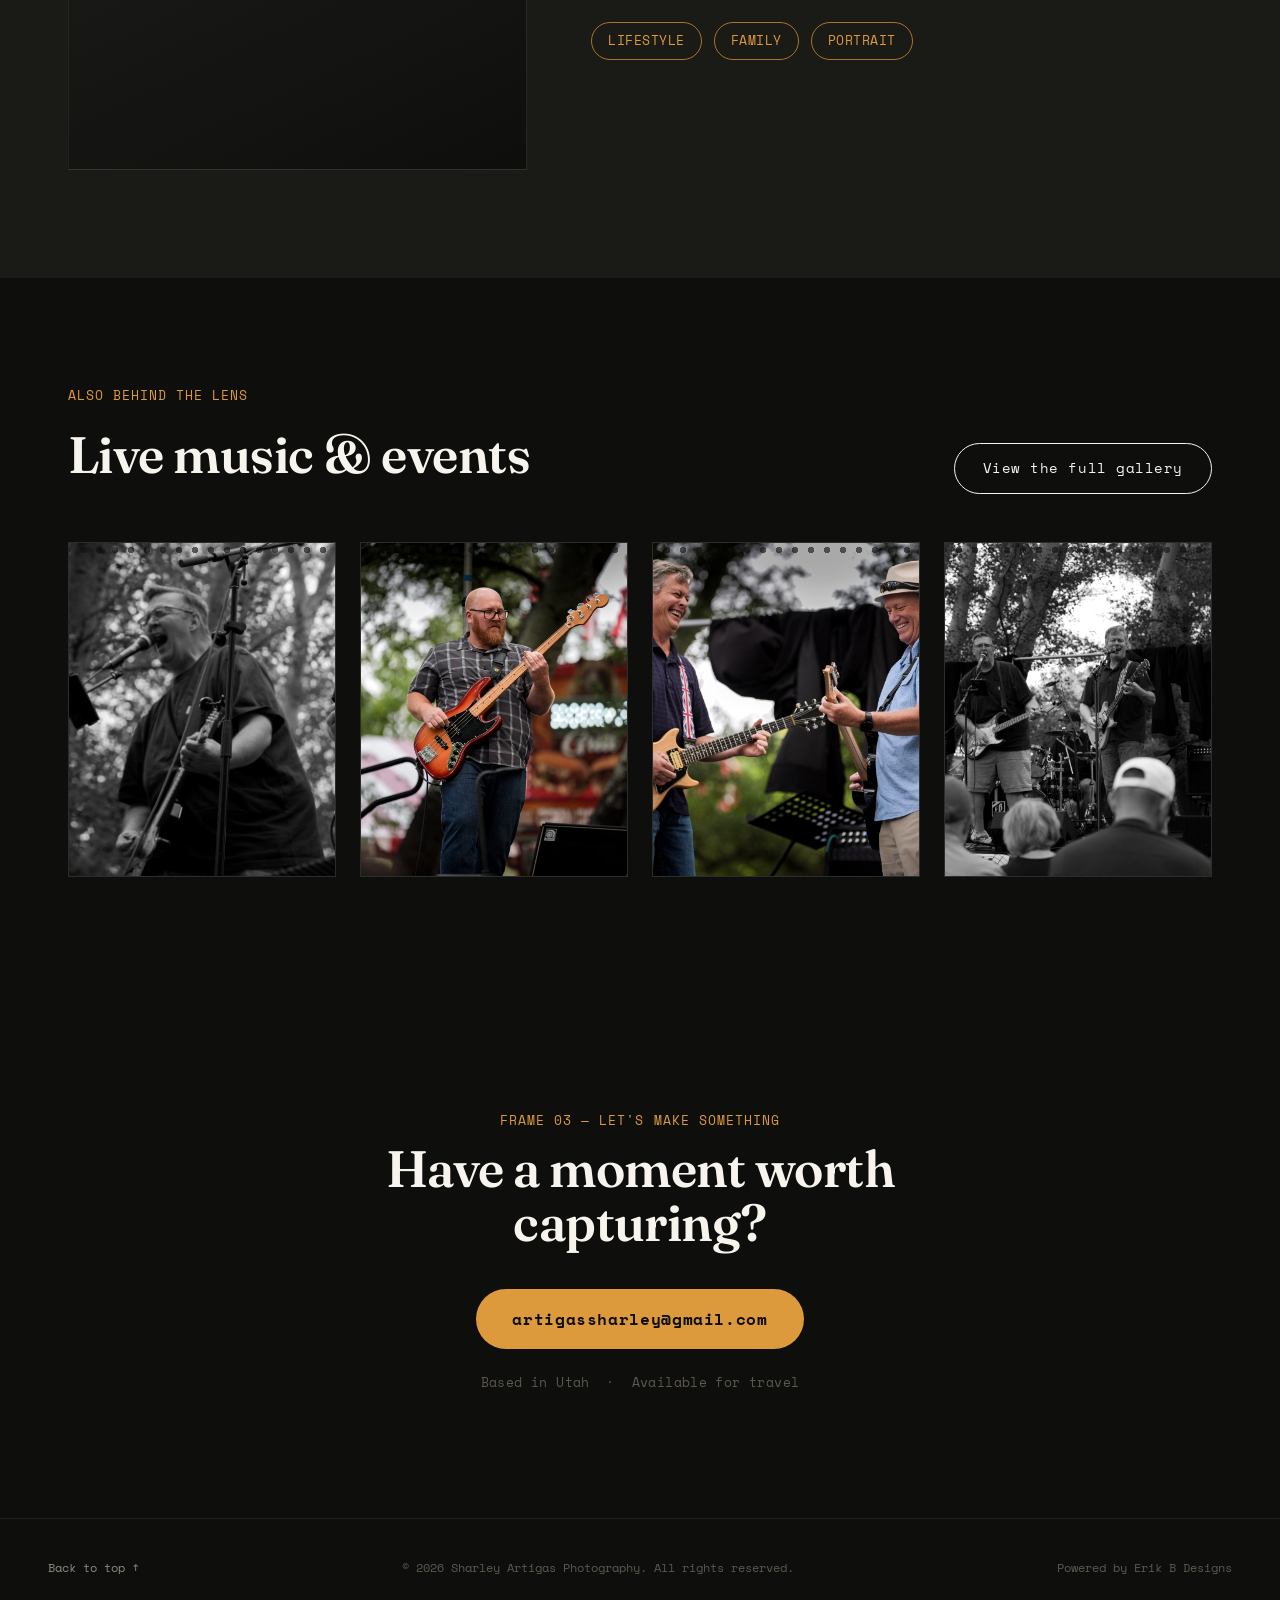
==== commit 59e0197c: "Removed Portrait Coming Soon" ====
--- a/index.html
+++ b/index.html
@@ -133,7 +133,7 @@
       <div class="frame__sprockets" aria-hidden="true"></div>
       <div class="placeholder-monogram">
         <span class="placeholder-monogram__mark">S·A</span>
-        <span class="placeholder-monogram__label">Portrait coming soon</span>
+        <span class="placeholder-monogram__label"></span>
       </div>
     </div>
     <div class="about__content">
